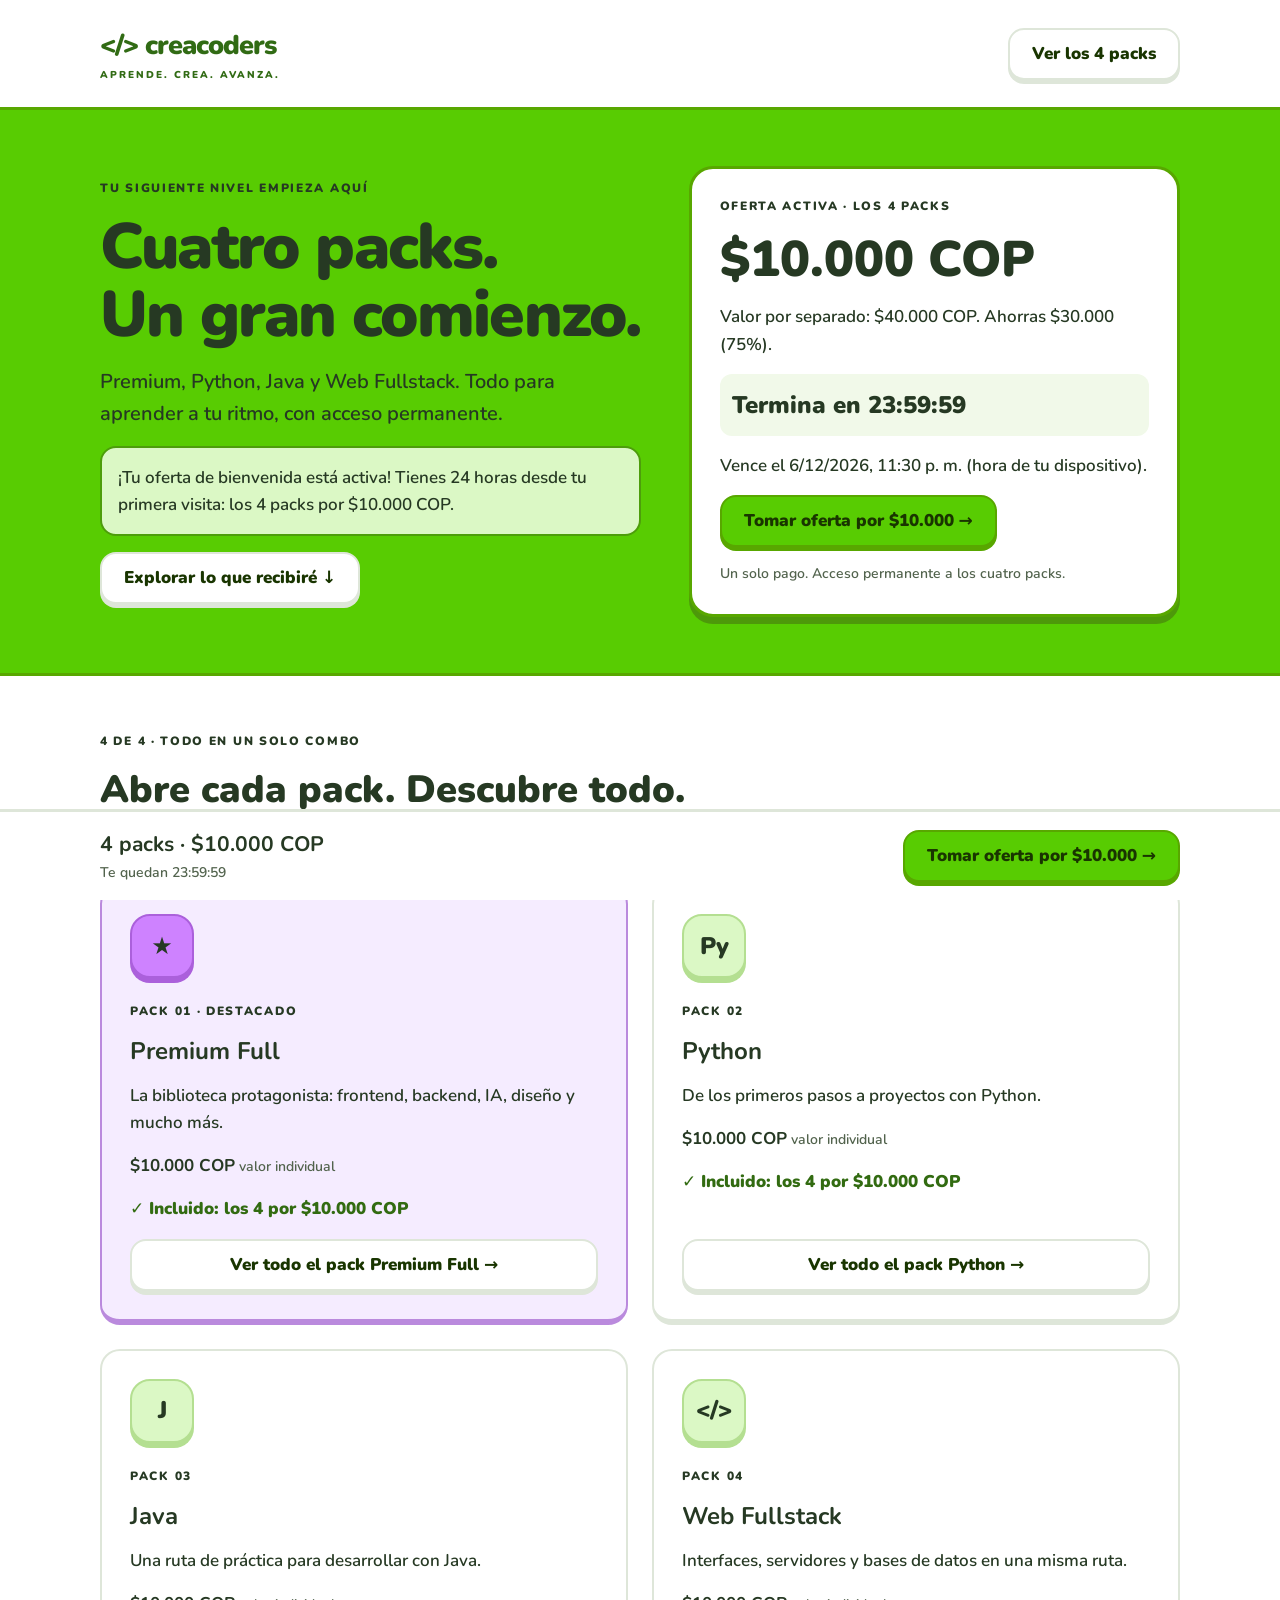
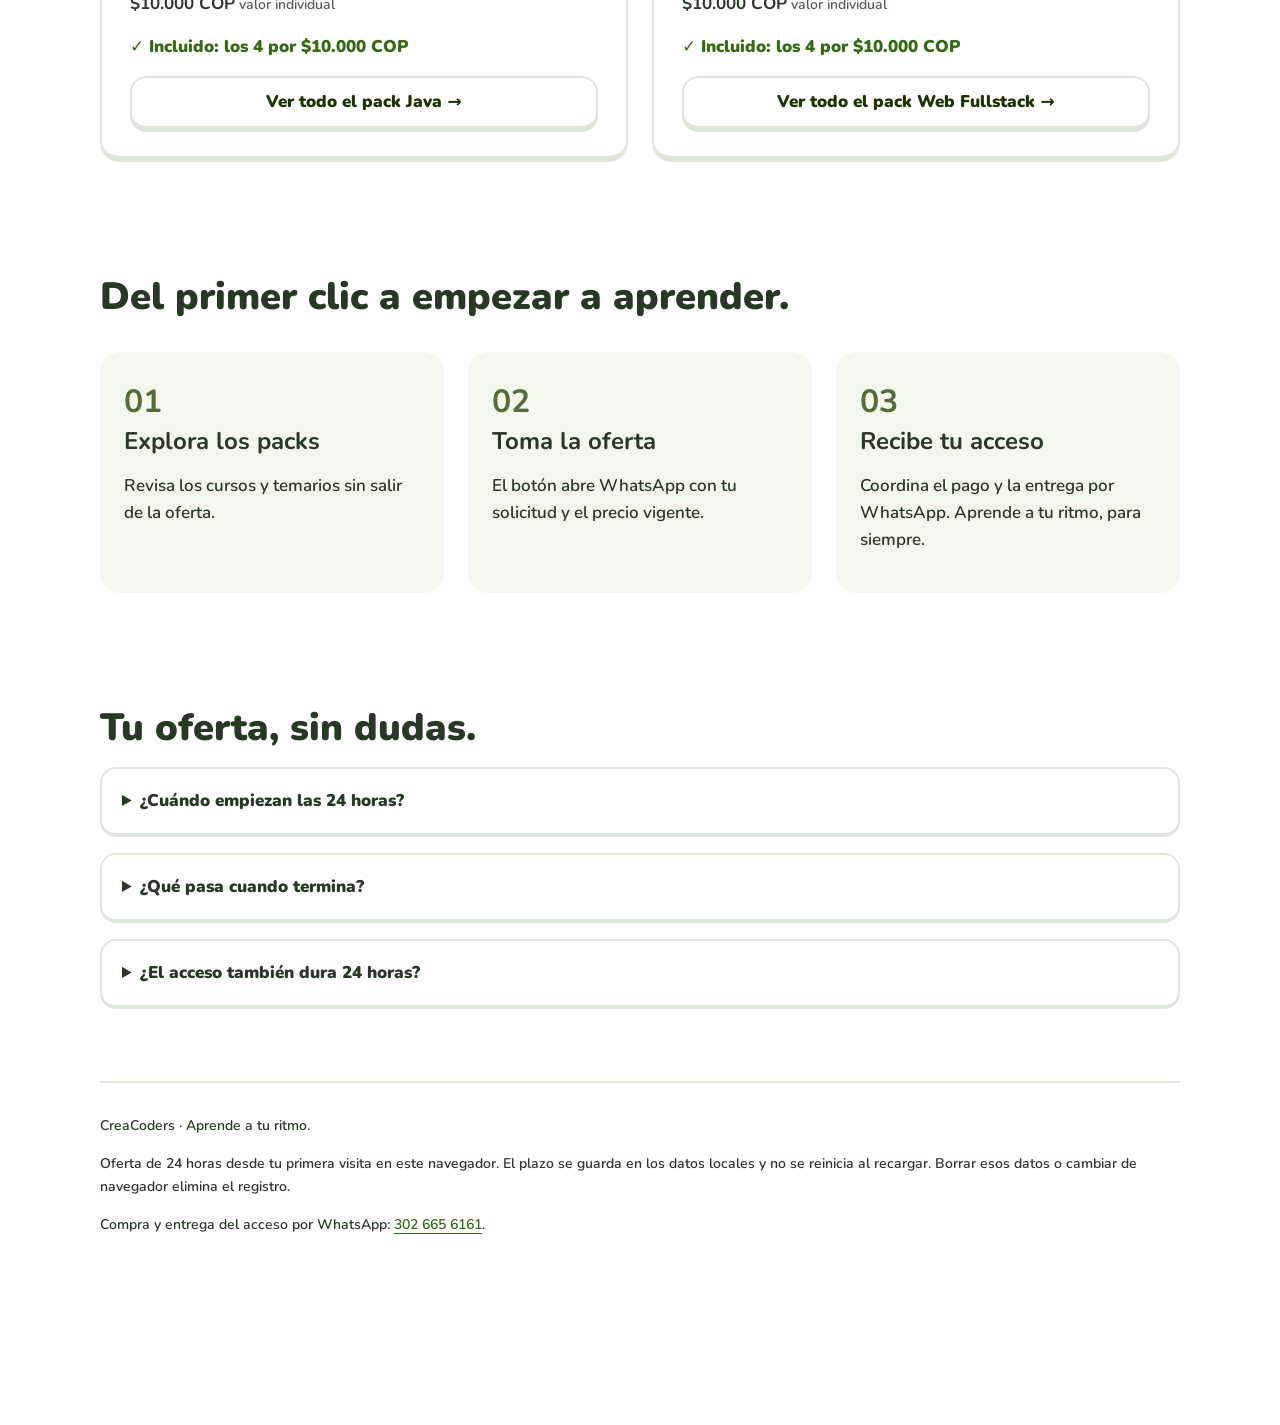
==== index.html @ 62e16d84 "feat: add 24-hour four-pack offer and accessible course catalog" ====
<!doctype html>
<html lang="es">
<head>
<meta charset="utf-8">
<meta name="viewport" content="width=device-width,initial-scale=1">
<title>Los 4 packs · Oferta de bienvenida | CreaCoders</title>
<meta name="description" content="Explora los cuatro packs de CreaCoders: Premium, Python, Java y Web Fullstack. Acceso permanente y compra por WhatsApp.">
<link rel="stylesheet" href="css/index.css">
<script defer src="js/offer.js">
</script>
</head>
<body data-pack="">
<a class="skip" href="#contenido">Saltar al contenido</a>
<header class="nav wrap">
<a class="brand" href="index.html">&lt;/&gt; creacoders<span>APRENDE. CREA. AVANZA.</span>
</a>
<a class="button secondary" href="index.html#packs">Ver los 4 packs</a>
</header>
<main id="contenido">
<section class="hero">
<div class="wrap hero-grid">
<div>
<p class="eyebrow">TU SIGUIENTE NIVEL EMPIEZA AQUÍ</p>
<h1>Cuatro packs.<br>Un gran comienzo.</h1>
<p class="lead">Premium, Python, Java y Web Fullstack. Todo para aprender a tu ritmo, con acceso permanente.</p>
<p class="activation" data-activation>Tu oferta de bienvenida se comprueba al abrir esta página.</p>
<a class="button secondary" href="#packs">Explorar lo que recibiré ↓</a>
</div>
<section class="offer" aria-label="Precio de los cuatro packs">
<p class="eyebrow" data-offer-title>LOS 4 PACKS · ACCESO PERMANENTE</p>
<p class="price" data-price>$40.000 <small>COP</small>
</p>
<p data-saving>Precio normal: $10.000 por pack.</p>
<p class="timer" role="timer" aria-label="Tiempo restante de la oferta" data-timer>Comprobando oferta…</p>
<p data-deadline>
</p>
<a class="button" data-buy href="https://wa.me/573026656161">Consultar los 4 packs por WhatsApp →</a>
<p class="fine">Un solo pago. Acceso permanente a los cuatro packs.</p>
</section>
</div>
</section>
<section class="wrap section" id="packs">
<p class="eyebrow">4 DE 4 · TODO EN UN SOLO COMBO</p>
<h2>Abre cada pack. Descubre todo.</h2>
<p>Conoce el contenido antes de comprar. Cada pack cuesta $10.000 por separado: el valor normal de los cuatro es $40.000 COP.</p>
<div class="packs">
<article class="pack premium">
<span class="icon">★</span>
<p class="eyebrow">PACK 01 · DESTACADO</p>
<h3>Premium Full</h3>
<p>La biblioteca protagonista: frontend, backend, IA, diseño y mucho más.</p>
<p>
<strong>$10.000 COP</strong> <span class="muted">valor individual</span>
</p>
<p class="included" data-included>Disponible por separado</p>
<a class="button secondary" href="pack/premium/Pack-Premium.html">Ver todo el pack Premium Full →</a>
</article>
<article class="pack ">
<span class="icon">Py</span>
<p class="eyebrow">PACK 02</p>
<h3>Python</h3>
<p>De los primeros pasos a proyectos con Python.</p>
<p>
<strong>$10.000 COP</strong> <span class="muted">valor individual</span>
</p>
<p class="included" data-included>Disponible por separado</p>
<a class="button secondary" href="pack/python/Python.html">Ver todo el pack Python →</a>
</article>
<article class="pack ">
<span class="icon">J</span>
<p class="eyebrow">PACK 03</p>
<h3>Java</h3>
<p>Una ruta de práctica para desarrollar con Java.</p>
<p>
<strong>$10.000 COP</strong> <span class="muted">valor individual</span>
</p>
<p class="included" data-included>Disponible por separado</p>
<a class="button secondary" href="pack/java/Java.html">Ver todo el pack Java →</a>
</article>
<article class="pack ">
<span class="icon">&lt;/&gt;</span>
<p class="eyebrow">PACK 04</p>
<h3>Web Fullstack</h3>
<p>Interfaces, servidores y bases de datos en una misma ruta.</p>
<p>
<strong>$10.000 COP</strong> <span class="muted">valor individual</span>
</p>
<p class="included" data-included>Disponible por separado</p>
<a class="button secondary" href="pack/desarrollo-web/Desarrollo-Web.html">Ver todo el pack Web Fullstack →</a>
</article>
</div>
</section>
<section class="wrap section">
<h2>Del primer clic a empezar a aprender.</h2>
<div class="steps">
<article>
<b>01</b>
<h3>Explora los packs</h3>
<p>Revisa los cursos y temarios sin salir de la oferta.</p>
</article>
<article>
<b>02</b>
<h3>Toma la oferta</h3>
<p>El botón abre WhatsApp con tu solicitud y el precio vigente.</p>
</article>
<article>
<b>03</b>
<h3>Recibe tu acceso</h3>
<p>Coordina el pago y la entrega por WhatsApp. Aprende a tu ritmo, para siempre.</p>
</article>
</div>
</section>
<section class="wrap section">
<h2>Tu oferta, sin dudas.</h2>
<details>
<summary>¿Cuándo empiezan las 24 horas?</summary>
<p>Al entrar por primera vez desde este navegador. El contador sigue aunque cierres la página.</p>
</details>
<details>
<summary>¿Qué pasa cuando termina?</summary>
<p>Cada pack vuelve a $10.000 COP. Los cuatro cuestan $40.000 COP en total.</p>
</details>
<details>
<summary>¿El acceso también dura 24 horas?</summary>
<p>No. Las 24 horas corresponden al descuento. Tu compra incluye acceso permanente a los cuatro packs.</p>
</details>
</section>
</main>
<footer class="wrap">
<p>CreaCoders · Aprende a tu ritmo.</p>
<p>Oferta de 24 horas desde tu primera visita en este navegador. El plazo se guarda en los datos locales y no se reinicia al recargar. Borrar esos datos o cambiar de navegador elimina el registro.</p>
<p>Compra y entrega del acceso por WhatsApp: <a href="https://wa.me/573026656161">302 665 6161</a>.</p>
</footer>
<aside class="sticky" aria-label="Comprar por WhatsApp">
<div>
<strong data-sticky-price>4 packs · $40.000</strong>
<small data-sticky-note>Acceso permanente</small>
</div>
<a class="button" data-buy href="https://wa.me/573026656161">Consultar packs →</a>
</aside>
<noscript>
<p class="wrap">Activa JavaScript para comprobar la oferta de primera visita. Puedes consultar los precios por WhatsApp.</p>
</noscript>
</body>
</html>
---- css/index.css ----
@import url('https://fonts.googleapis.com/css2?family=Nunito:wght@500;600;700;800;900&display=swap');
:root{--green:#58cc02;--deep:#58a700;--ink:#263923;--muted:#52634d;--line:#dee6d9}
*{box-sizing:border-box}
html{scroll-behavior:smooth;scroll-padding-top:24px}
body{margin:0;padding-bottom:140px;background:#fff;color:var(--ink);font:600 17px/1.6 'Nunito',system-ui,sans-serif}
a{color:#316b14;text-underline-offset:4px}
h1,h2,h3,p{margin:0 0 16px}
h1{font-size:clamp(40px,5vw,64px);line-height:1.06;font-weight:900;letter-spacing:-1.8px}
h2{font-size:clamp(28px,3vw,38px);line-height:1.2;font-weight:900}
h3{font-size:24px;line-height:1.2}
.wrap{width:min(1080px,calc(100% - 40px));margin:auto}
.nav{display:flex;justify-content:space-between;align-items:center;gap:16px;padding-block:24px}
.brand{text-decoration:none;font-size:27px;font-weight:900;letter-spacing:-1px}
.brand span{display:block;font-size:10px;letter-spacing:2px}
.button{display:inline-flex;justify-content:center;align-items:center;min-height:52px;padding:13px 22px;background:var(--green);border:2px solid var(--deep);border-radius:16px;box-shadow:0 4px 0 var(--deep);color:#193500;text-decoration:none;text-align:center;font-weight:900;line-height:1.3;transition:transform .18s,background .18s}
.button:hover{background:#89e219}
.button:active{transform:translateY(4px);box-shadow:none}
.secondary{background:#fff;border-color:var(--line);box-shadow:0 4px 0 var(--line)}
.secondary:hover{background:#f0f9e9}
.hero{background:var(--green);border-block:3px solid var(--deep);padding:56px 0}
.hero-grid{display:grid;grid-template-columns:1.1fr 1fr;gap:48px;align-items:center}
.eyebrow{font-size:12px;letter-spacing:1.7px;font-weight:900}
.lead{font-size:20px}
.activation{background:#dbf8c5;border:2px solid #4d9d0b;border-radius:16px;padding:16px}
.offer{background:#fff;border:3px solid var(--deep);border-radius:24px;padding:28px;box-shadow:0 7px 0 #4d990a}
.offer .price{font-size:clamp(36px,4vw,50px);font-weight:900;line-height:1.1}
.price small{font-size:18px}
.timer{font-size:24px;font-weight:900;font-variant-numeric:tabular-nums;background:#f1f9e9;border-radius:12px;padding:12px}
.fine,.muted,small{font-size:14px;color:var(--muted)}
.fine{margin:16px 0 0}
.section{padding-block:56px}
.packs{display:grid;grid-template-columns:repeat(2,minmax(0,1fr));gap:24px;margin-top:28px}
.pack{border:2px solid var(--line);border-bottom-width:6px;border-radius:20px;padding:28px;display:flex;flex-direction:column;align-items:flex-start}
.pack .button{margin-top:auto;width:100%}
.pack.premium{background:#f5ecff;border-color:#ba8add}
.icon{display:grid;place-items:center;background:#dbf8c5;border:2px solid #b4df91;box-shadow:0 5px 0 #b4df91;border-radius:20px;width:64px;height:64px;font-weight:900;font-size:24px;margin-bottom:24px}
.premium .icon{background:#ce82ff;border-color:#ab60db;box-shadow:0 5px 0 #ab60db}
.included{color:#326b11;font-weight:900}
.steps{display:grid;grid-template-columns:repeat(3,1fr);gap:24px;margin-top:32px}
.steps b{font-size:32px;color:#526d39}
.steps article{background:#f2f9ec;border-radius:20px;padding:24px}
details{border:2px solid var(--line);border-bottom-width:4px;border-radius:16px;margin-block:16px;padding:0 20px}
summary{min-height:64px;padding:18px 0;font-weight:900;cursor:pointer}
details p{padding-bottom:16px}
li{padding:12px 8px;border-top:2px solid #edf0e9}
li small{display:block}
ol{padding-left:28px}
.search-label{display:block;font-weight:900;margin-top:24px}
input{display:block;width:100%;border:2px solid var(--line);border-radius:12px;padding:16px;font:inherit;margin-top:8px}
.sticky{position:fixed;bottom:0;left:0;right:0;background:#fff;border-top:3px solid var(--line);padding:16px max(20px,calc((100vw - 1080px)/2));padding-bottom:max(16px,env(safe-area-inset-bottom));display:flex;align-items:center;justify-content:space-between;gap:20px;z-index:20}
.sticky strong,.sticky small{display:block}
.sticky strong{font-size:21px}
.sticky small{font-variant-numeric:tabular-nums}
footer{border-top:2px solid var(--line);padding-block:32px;font-size:14px}
.skip{position:absolute;top:-100px;background:#fff;padding:16px;z-index:100}
.skip:focus{top:0}
:focus-visible{outline:3px solid #005fcc;outline-offset:5px}
[hidden]{display:none!important}
@media(max-width:700px){.hero-grid,.steps,.packs{grid-template-columns:1fr}
.hero{padding:32px 0}
.hero-grid{gap:24px}
.nav{padding-block:18px}
.brand{font-size:21px}
.brand span{font-size:8px}
.nav .button{font-size:13px;padding:10px}
.section{padding-block:36px}
.offer,.pack{padding:24px}
.sticky{gap:8px;flex-wrap:wrap}
.sticky>div{display:flex;justify-content:space-between;align-items:center;width:100%;gap:10px}
.sticky strong{font-size:16px}
.sticky small{font-size:12px}
.sticky .button{width:100%}
body{padding-bottom:160px}
}
@media(prefers-reduced-motion:reduce){html{scroll-behavior:auto}
*{transition:none!important}
}
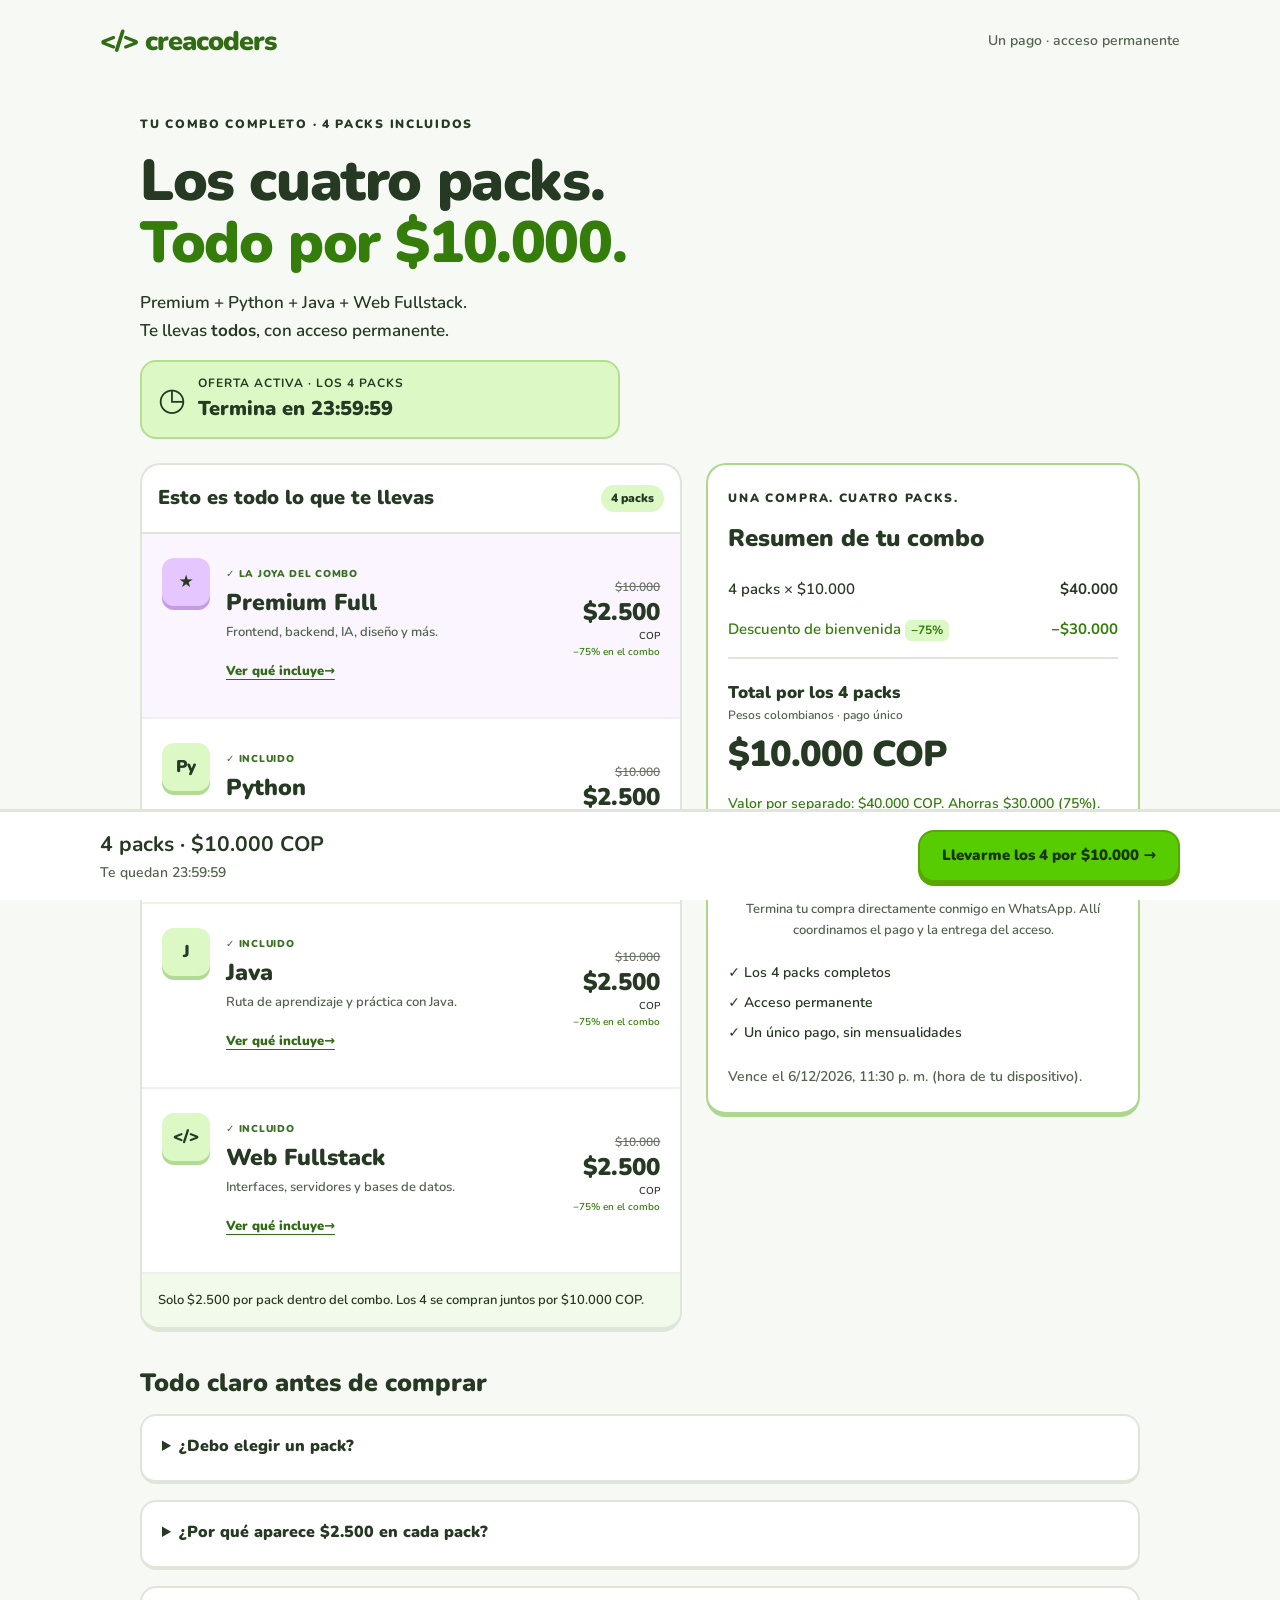
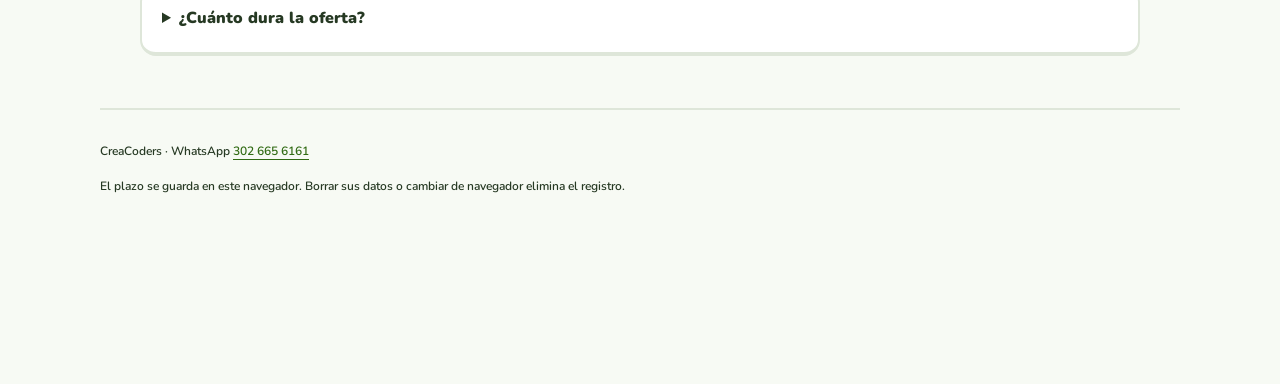
==== commit 3aff8110: "feat: focus mobile landing on discounted four-pack checkout" ====
--- a/index.html
+++ b/index.html
@@ -9,137 +9,156 @@
 <script defer src="js/offer.js">
 </script>
 </head>
-<body data-pack="">
+<body class="cart-page">
 <a class="skip" href="#contenido">Saltar al contenido</a>
-<header class="nav wrap">
-<a class="brand" href="index.html">&lt;/&gt; creacoders<span>APRENDE. CREA. AVANZA.</span>
-</a>
-<a class="button secondary" href="index.html#packs">Ver los 4 packs</a>
+<header class="wrap cart-nav">
+<a class="brand" href="index.html">&lt;/&gt; creacoders</a>
+<span>Un pago · acceso permanente</span>
 </header>
-<main id="contenido">
-<section class="hero">
-<div class="wrap hero-grid">
+<main id="contenido" class="wrap checkout">
+<section class="cart-heading">
+<p class="eyebrow">TU COMBO COMPLETO · 4 PACKS INCLUIDOS</p>
+<h1>Los cuatro packs.<br>
+<span data-cart-headline>Un solo pago.</span>
+</h1>
+<p>Premium + Python + Java + Web Fullstack.<br>Te llevas <strong>todos</strong>, con acceso permanente.</p>
+<div class="cart-banner">
+<span aria-hidden="true">◷</span>
 <div>
-<p class="eyebrow">TU SIGUIENTE NIVEL EMPIEZA AQUÍ</p>
-<h1>Cuatro packs.<br>Un gran comienzo.</h1>
-<p class="lead">Premium, Python, Java y Web Fullstack. Todo para aprender a tu ritmo, con acceso permanente.</p>
-<p class="activation" data-activation>Tu oferta de bienvenida se comprueba al abrir esta página.</p>
-<a class="button secondary" href="#packs">Explorar lo que recibiré ↓</a>
+<strong data-offer-title>COMPROBANDO TU OFERTA</strong>
+<span data-timer role="timer" aria-label="Tiempo restante de la oferta">Un momento…</span>
 </div>
-<section class="offer" aria-label="Precio de los cuatro packs">
-<p class="eyebrow" data-offer-title>LOS 4 PACKS · ACCESO PERMANENTE</p>
-<p class="price" data-price>$40.000 <small>COP</small>
+</div>
+</section>
+<div class="checkout-grid">
+<section class="cart-panel" id="packs" aria-labelledby="cart-title">
+<div class="panel-heading">
+<h2 id="cart-title">Esto es todo lo que te llevas</h2>
+<span class="count-pill">4 packs</span>
+</div>
+<article class="cart-item">
+<span class="cart-icon" aria-hidden="true">★</span>
+<div class="cart-description">
+<span class="item-label">✓ LA JOYA DEL COMBO</span>
+<h2>Premium Full</h2>
+<p>Frontend, backend, IA, diseño y más.</p>
+<a href="pack/premium/Pack-Premium.html">Ver qué incluye <span class="sr-only">Premium Full</span> →</a>
+</div>
+<div class="item-price">
+<del data-item-original hidden>$10.000</del>
+<strong data-item-price>$10.000</strong>
+<span>COP</span>
+<small data-item-discount>Precio normal</small>
+</div>
+</article>
+<article class="cart-item">
+<span class="cart-icon" aria-hidden="true">Py</span>
+<div class="cart-description">
+<span class="item-label">✓ INCLUIDO</span>
+<h2>Python</h2>
+<p>De los primeros pasos a proyectos con Python.</p>
+<a href="pack/python/Python.html">Ver qué incluye <span class="sr-only">Python</span> →</a>
+</div>
+<div class="item-price">
+<del data-item-original hidden>$10.000</del>
+<strong data-item-price>$10.000</strong>
+<span>COP</span>
+<small data-item-discount>Precio normal</small>
+</div>
+</article>
+<article class="cart-item">
+<span class="cart-icon" aria-hidden="true">J</span>
+<div class="cart-description">
+<span class="item-label">✓ INCLUIDO</span>
+<h2>Java</h2>
+<p>Ruta de aprendizaje y práctica con Java.</p>
+<a href="pack/java/Java.html">Ver qué incluye <span class="sr-only">Java</span> →</a>
+</div>
+<div class="item-price">
+<del data-item-original hidden>$10.000</del>
+<strong data-item-price>$10.000</strong>
+<span>COP</span>
+<small data-item-discount>Precio normal</small>
+</div>
+</article>
+<article class="cart-item">
+<span class="cart-icon" aria-hidden="true">&lt;/&gt;</span>
+<div class="cart-description">
+<span class="item-label">✓ INCLUIDO</span>
+<h2>Web Fullstack</h2>
+<p>Interfaces, servidores y bases de datos.</p>
+<a href="pack/desarrollo-web/Desarrollo-Web.html">Ver qué incluye <span class="sr-only">Web Fullstack</span> →</a>
+</div>
+<div class="item-price">
+<del data-item-original hidden>$10.000</del>
+<strong data-item-price>$10.000</strong>
+<span>COP</span>
+<small data-item-discount>Precio normal</small>
+</div>
+</article>
+<p class="cart-footnote" data-allocation>Los cuatro packs forman un único combo.</p>
+</section>
+<section class="order-summary" aria-labelledby="summary-title">
+<p class="eyebrow">UNA COMPRA. CUATRO PACKS.</p>
+<h2 id="summary-title">Resumen de tu combo</h2>
+<div class="summary-line">
+<span>4 packs × $10.000</span>
+<strong>$40.000</strong>
+</div>
+<div class="summary-line discount-line" data-discount-row hidden>
+<span>Descuento de bienvenida <b>−75%</b>
+</span>
+<strong>−$30.000</strong>
+</div>
+<div class="total-line">
+<div>
+<span>Total por los 4 packs</span>
+<small>Pesos colombianos · pago único</small>
+</div>
+<strong data-price>$40.000 COP</strong>
+</div>
+<p class="saving-note" data-saving>Acceso permanente a los cuatro packs.</p>
+<a class="button" data-buy href="https://wa.me/573026656161">Comprar combo por WhatsApp →</a>
+<p class="checkout-help">Termina tu compra directamente conmigo en WhatsApp. Allí coordinamos el pago y la entrega del acceso.</p>
+<ul class="benefits">
+<li>✓ Los 4 packs completos</li>
+<li>✓ Acceso permanente</li>
+<li>✓ Un único pago, sin mensualidades</li>
+</ul>
+<p class="fine" data-deadline>
 </p>
-<p data-saving>Precio normal: $10.000 por pack.</p>
-<p class="timer" role="timer" aria-label="Tiempo restante de la oferta" data-timer>Comprobando oferta…</p>
-<p data-deadline>
-</p>
-<a class="button" data-buy href="https://wa.me/573026656161">Consultar los 4 packs por WhatsApp →</a>
-<p class="fine">Un solo pago. Acceso permanente a los cuatro packs.</p>
 </section>
 </div>
-</section>
-<section class="wrap section" id="packs">
-<p class="eyebrow">4 DE 4 · TODO EN UN SOLO COMBO</p>
-<h2>Abre cada pack. Descubre todo.</h2>
-<p>Conoce el contenido antes de comprar. Cada pack cuesta $10.000 por separado: el valor normal de los cuatro es $40.000 COP.</p>
-<div class="packs">
-<article class="pack premium">
-<span class="icon">★</span>
-<p class="eyebrow">PACK 01 · DESTACADO</p>
-<h3>Premium Full</h3>
-<p>La biblioteca protagonista: frontend, backend, IA, diseño y mucho más.</p>
-<p>
-<strong>$10.000 COP</strong> <span class="muted">valor individual</span>
-</p>
-<p class="included" data-included>Disponible por separado</p>
-<a class="button secondary" href="pack/premium/Pack-Premium.html">Ver todo el pack Premium Full →</a>
-</article>
-<article class="pack ">
-<span class="icon">Py</span>
-<p class="eyebrow">PACK 02</p>
-<h3>Python</h3>
-<p>De los primeros pasos a proyectos con Python.</p>
-<p>
-<strong>$10.000 COP</strong> <span class="muted">valor individual</span>
-</p>
-<p class="included" data-included>Disponible por separado</p>
-<a class="button secondary" href="pack/python/Python.html">Ver todo el pack Python →</a>
-</article>
-<article class="pack ">
-<span class="icon">J</span>
-<p class="eyebrow">PACK 03</p>
-<h3>Java</h3>
-<p>Una ruta de práctica para desarrollar con Java.</p>
-<p>
-<strong>$10.000 COP</strong> <span class="muted">valor individual</span>
-</p>
-<p class="included" data-included>Disponible por separado</p>
-<a class="button secondary" href="pack/java/Java.html">Ver todo el pack Java →</a>
-</article>
-<article class="pack ">
-<span class="icon">&lt;/&gt;</span>
-<p class="eyebrow">PACK 04</p>
-<h3>Web Fullstack</h3>
-<p>Interfaces, servidores y bases de datos en una misma ruta.</p>
-<p>
-<strong>$10.000 COP</strong> <span class="muted">valor individual</span>
-</p>
-<p class="included" data-included>Disponible por separado</p>
-<a class="button secondary" href="pack/desarrollo-web/Desarrollo-Web.html">Ver todo el pack Web Fullstack →</a>
-</article>
-</div>
-</section>
-<section class="wrap section">
-<h2>Del primer clic a empezar a aprender.</h2>
-<div class="steps">
-<article>
-<b>01</b>
-<h3>Explora los packs</h3>
-<p>Revisa los cursos y temarios sin salir de la oferta.</p>
-</article>
-<article>
-<b>02</b>
-<h3>Toma la oferta</h3>
-<p>El botón abre WhatsApp con tu solicitud y el precio vigente.</p>
-</article>
-<article>
-<b>03</b>
-<h3>Recibe tu acceso</h3>
-<p>Coordina el pago y la entrega por WhatsApp. Aprende a tu ritmo, para siempre.</p>
-</article>
-</div>
-</section>
-<section class="wrap section">
-<h2>Tu oferta, sin dudas.</h2>
+<section class="cart-questions">
+<h2>Todo claro antes de comprar</h2>
 <details>
-<summary>¿Cuándo empiezan las 24 horas?</summary>
-<p>Al entrar por primera vez desde este navegador. El contador sigue aunque cierres la página.</p>
+<summary>¿Debo elegir un pack?</summary>
+<p>No. El combo incluye los cuatro: Premium Full, Python, Java y Web Fullstack. Los enlaces de cada pack solo te permiten consultar su contenido.</p>
 </details>
 <details>
-<summary>¿Qué pasa cuando termina?</summary>
-<p>Cada pack vuelve a $10.000 COP. Los cuatro cuestan $40.000 COP en total.</p>
+<summary>¿Por qué aparece $2.500 en cada pack?</summary>
+<p>Durante la oferta, repartimos el total de $10.000 entre los cuatro packs: $2.500 por pack, un descuento del 75% respecto a su valor normal. La compra es del combo completo.</p>
 </details>
 <details>
-<summary>¿El acceso también dura 24 horas?</summary>
-<p>No. Las 24 horas corresponden al descuento. Tu compra incluye acceso permanente a los cuatro packs.</p>
+<summary>¿Cuánto dura la oferta?</summary>
+<p>24 horas desde tu primera visita en este navegador. No se reinicia al recargar. Cuando termina, el combo vuelve a $40.000 COP: $10.000 por pack. El acceso que compras es permanente.</p>
 </details>
 </section>
 </main>
 <footer class="wrap">
-<p>CreaCoders · Aprende a tu ritmo.</p>
-<p>Oferta de 24 horas desde tu primera visita en este navegador. El plazo se guarda en los datos locales y no se reinicia al recargar. Borrar esos datos o cambiar de navegador elimina el registro.</p>
-<p>Compra y entrega del acceso por WhatsApp: <a href="https://wa.me/573026656161">302 665 6161</a>.</p>
+<p>CreaCoders · WhatsApp <a href="https://wa.me/573026656161">302 665 6161</a>
+</p>
+<p>El plazo se guarda en este navegador. Borrar sus datos o cambiar de navegador elimina el registro.</p>
 </footer>
-<aside class="sticky" aria-label="Comprar por WhatsApp">
+<aside class="sticky" aria-label="Comprar el combo completo">
 <div>
-<strong data-sticky-price>4 packs · $40.000</strong>
+<strong data-sticky-price>4 packs · $40.000 COP</strong>
 <small data-sticky-note>Acceso permanente</small>
 </div>
-<a class="button" data-buy href="https://wa.me/573026656161">Consultar packs →</a>
+<a class="button" data-buy href="https://wa.me/573026656161">Comprar combo por WhatsApp →</a>
 </aside>
 <noscript>
-<p class="wrap">Activa JavaScript para comprobar la oferta de primera visita. Puedes consultar los precios por WhatsApp.</p>
+<p class="wrap">Activa JavaScript para comprobar tu descuento de bienvenida o consulta el combo por WhatsApp.</p>
 </noscript>
 </body>
 </html>
--- a/css/index.css
+++ b/css/index.css
@@ -76,3 +76,8 @@
 *{transition:none!important}
 }
 
+/* Mobile-first bundle checkout */
+.sr-only{position:absolute;width:1px;height:1px;padding:0;margin:-1px;overflow:hidden;clip:rect(0,0,0,0);white-space:nowrap;border:0}
+.cart-page{background:#f7faf4}.cart-nav{display:flex;align-items:center;justify-content:space-between;gap:12px;padding-block:20px}.cart-nav>span{font-size:12px;text-align:right;max-width:130px;color:var(--muted)}.checkout{max-width:1000px}.cart-heading{padding:20px 0 24px}.cart-heading h1{font-size:clamp(36px,7vw,58px);letter-spacing:-1.4px}.cart-heading h1 span{color:#347d0b}.cart-heading>p:not(.eyebrow){font-size:17px}.cart-banner{display:flex;gap:12px;align-items:center;background:#dbf8c5;border:2px solid #b3df90;border-radius:16px;padding:12px 16px;max-width:480px}.cart-banner>span{font-size:32px}.cart-banner strong,.cart-banner div>span{display:block}.cart-banner strong{font-size:12px;letter-spacing:1px}.cart-banner div>span{font-size:20px;font-weight:900;font-variant-numeric:tabular-nums}.checkout-grid{display:grid;gap:20px;align-items:start}.cart-panel,.order-summary{background:#fff;border:2px solid var(--line);border-bottom-width:5px;border-radius:20px;overflow:hidden}.panel-heading{padding:20px 16px;display:flex;justify-content:space-between;align-items:center;gap:8px;border-bottom:2px solid var(--line)}.panel-heading h2{font-size:20px;margin:0}.count-pill{white-space:nowrap;border-radius:999px;background:#dbf8c5;padding:4px 10px;font-size:12px;font-weight:900}.cart-item{display:grid;grid-template-columns:40px minmax(0,1fr) auto;gap:10px;padding:20px 14px;border-bottom:2px solid #edf1e9}.cart-item:first-of-type{background:#faf5ff}.cart-icon{width:40px;height:44px;display:grid;place-items:center;border-radius:12px;background:#dbf8c5;box-shadow:0 4px 0 #b1db94;font-size:17px;font-weight:900}.cart-item:first-of-type .cart-icon{background:#e5c6ff;box-shadow:0 4px 0 #c59ce4}.item-label{font-size:10px;letter-spacing:.7px;font-weight:900;color:#3b7023}.cart-description h2{font-size:20px;margin:4px 0 6px}.cart-description p{font-size:13px;line-height:1.4;margin-bottom:8px;color:var(--muted)}.cart-description a{display:inline-flex;align-items:center;min-height:44px;font-size:13px;font-weight:900}.item-price{text-align:right;padding-top:20px}.item-price del{display:block;font-size:12px;color:#697364}.item-price strong{display:block;font-size:20px;font-weight:900;line-height:1.3}.item-price>span{display:block;font-size:10px}.item-price small{display:block;font-size:10px;color:#347d0b;max-width:90px}.cart-footnote{padding:16px;font-size:13px;margin:0;background:#f2faeb}.order-summary{padding:24px 20px;border-color:#add68f}.order-summary h2{font-size:24px;margin-bottom:24px}.summary-line{display:flex;justify-content:space-between;gap:12px;margin-block:16px;font-size:15px}.discount-line{color:#347d0b}.discount-line b{display:inline-block;background:#dbf8c5;border-radius:6px;padding:1px 6px;font-size:12px}.total-line{display:flex;flex-direction:column;gap:8px;border-top:2px solid var(--line);padding-top:20px}.total-line span{font-weight:900}.total-line small{display:block;font-size:12px}.total-line>strong{font-size:36px;line-height:1.2;font-weight:900;letter-spacing:-1px}.saving-note{font-size:14px;margin-top:16px;color:#347d0b}.order-summary .button{width:100%}.checkout-help{font-size:13px;color:var(--muted);text-align:center;margin-top:16px}.benefits{list-style:none;padding:0}.benefits li{border:0;padding:4px 0;font-size:14px}.cart-questions{padding-block:36px}.cart-questions h2{font-size:25px}.cart-questions details{background:#fff}.cart-questions summary{font-size:16px}.cart-questions details p{font-size:14px}.cart-page .sticky{background:#fff}.cart-page .sticky .button{font-size:15px}.cart-page footer{font-size:12px}@media(min-width:800px){.checkout-grid{grid-template-columns:minmax(0,1.25fr) minmax(0,1fr);gap:24px}.order-summary{position:sticky;top:20px}.cart-heading{padding-top:32px}.cart-item{padding:24px 20px;gap:16px;grid-template-columns:48px minmax(0,1fr) auto}.cart-icon{width:48px;height:48px}.item-price strong{font-size:24px}.cart-description h2{font-size:23px}.cart-nav>span{max-width:none;font-size:14px}}@media(max-width:359px){.cart-page .wrap{width:calc(100% - 24px)}.cart-item{grid-template-columns:32px minmax(0,1fr) auto;gap:8px;padding-inline:10px}.cart-icon{width:32px}.cart-description h2{font-size:18px}.item-price strong{font-size:18px}.item-price small{font-size:9px}.cart-page .sticky strong{font-size:14px}}
+.summary-line>strong{white-space:nowrap;flex-shrink:0}.discount-line>span{min-width:0}
+@media(max-width:700px){.cart-heading{padding:8px 0 18px}.cart-heading .eyebrow{font-size:10px;margin-bottom:10px}.cart-heading h1{font-size:36px;margin-bottom:12px}.cart-heading>p:not(.eyebrow){font-size:15px;margin-bottom:12px}.cart-banner{padding:8px 12px}.cart-banner div>span{font-size:18px}.panel-heading{padding:14px}.panel-heading h2{font-size:18px}.cart-item{padding-block:12px}.cart-description p{display:none}.cart-description h2{margin:2px 0;font-size:19px}.cart-description a{min-height:36px}.item-price{padding-top:4px}.cart-icon{margin-top:10px}.item-label{font-size:9px}}
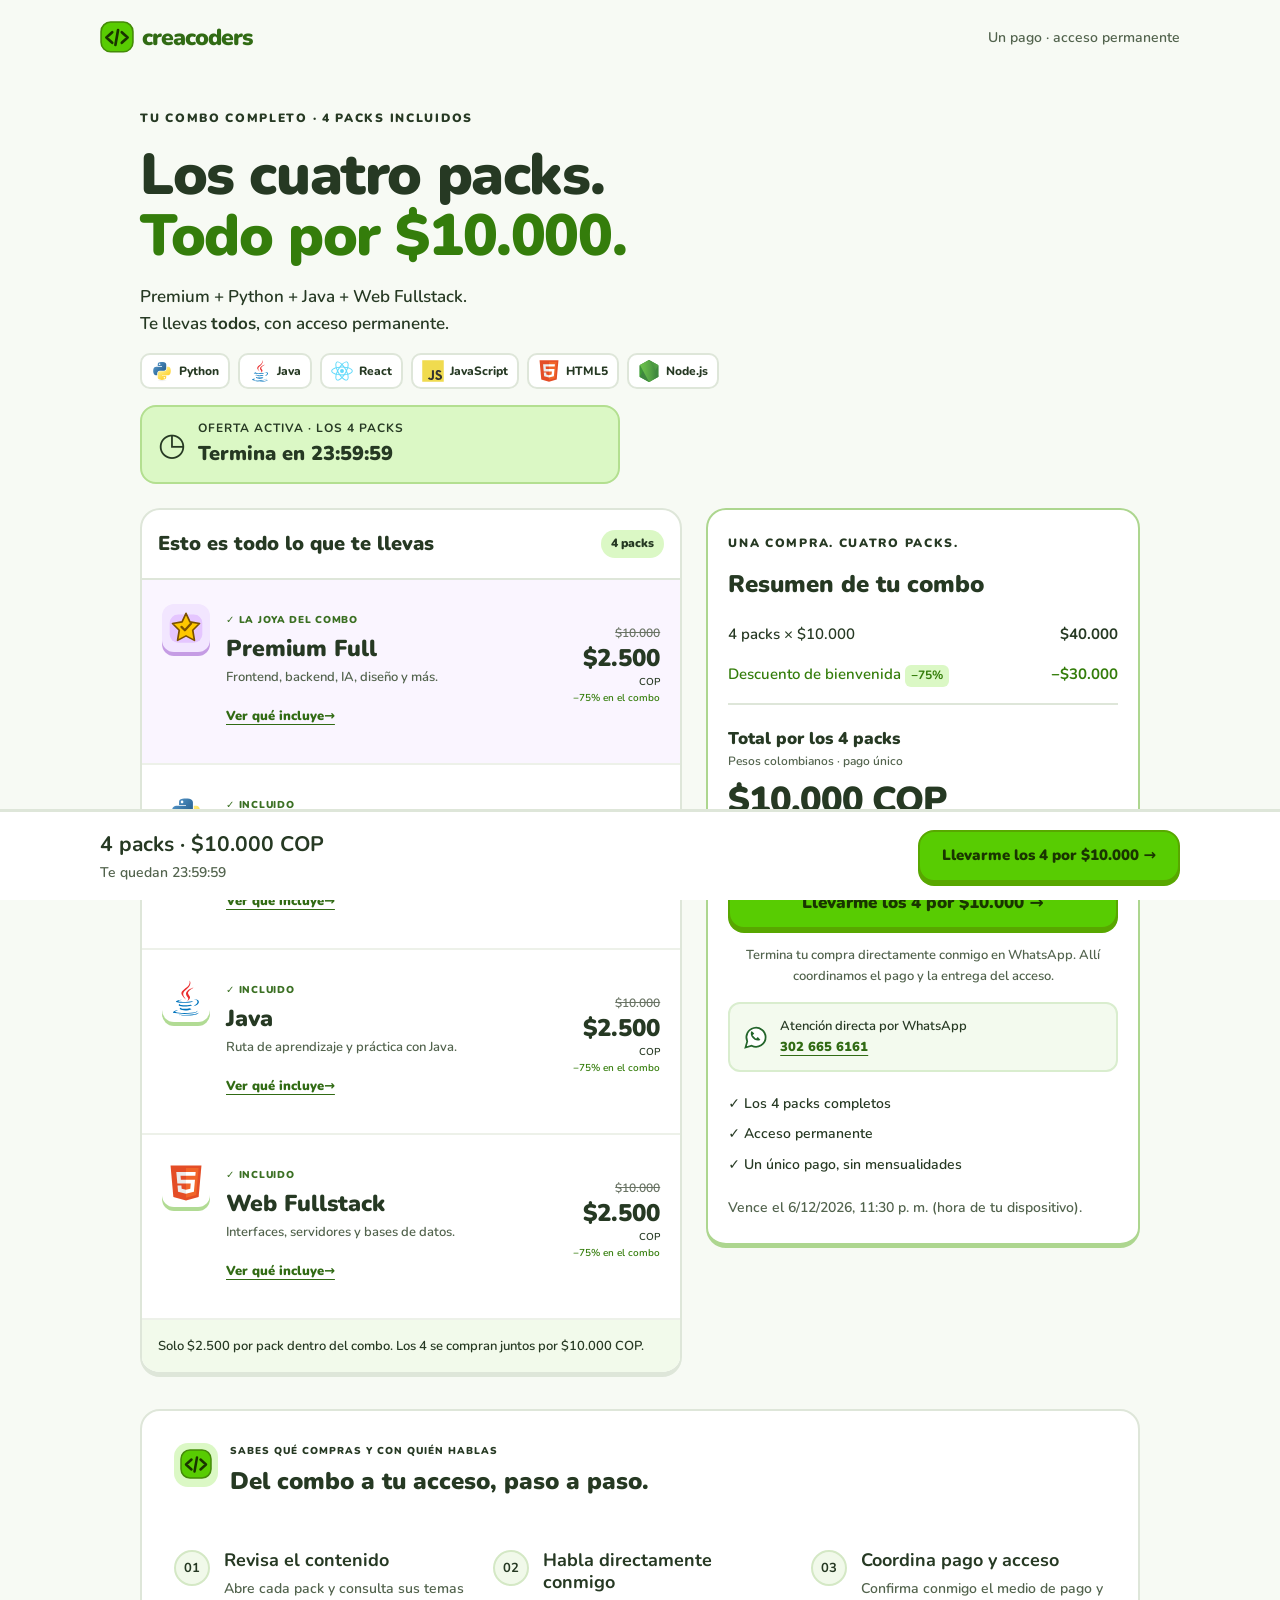
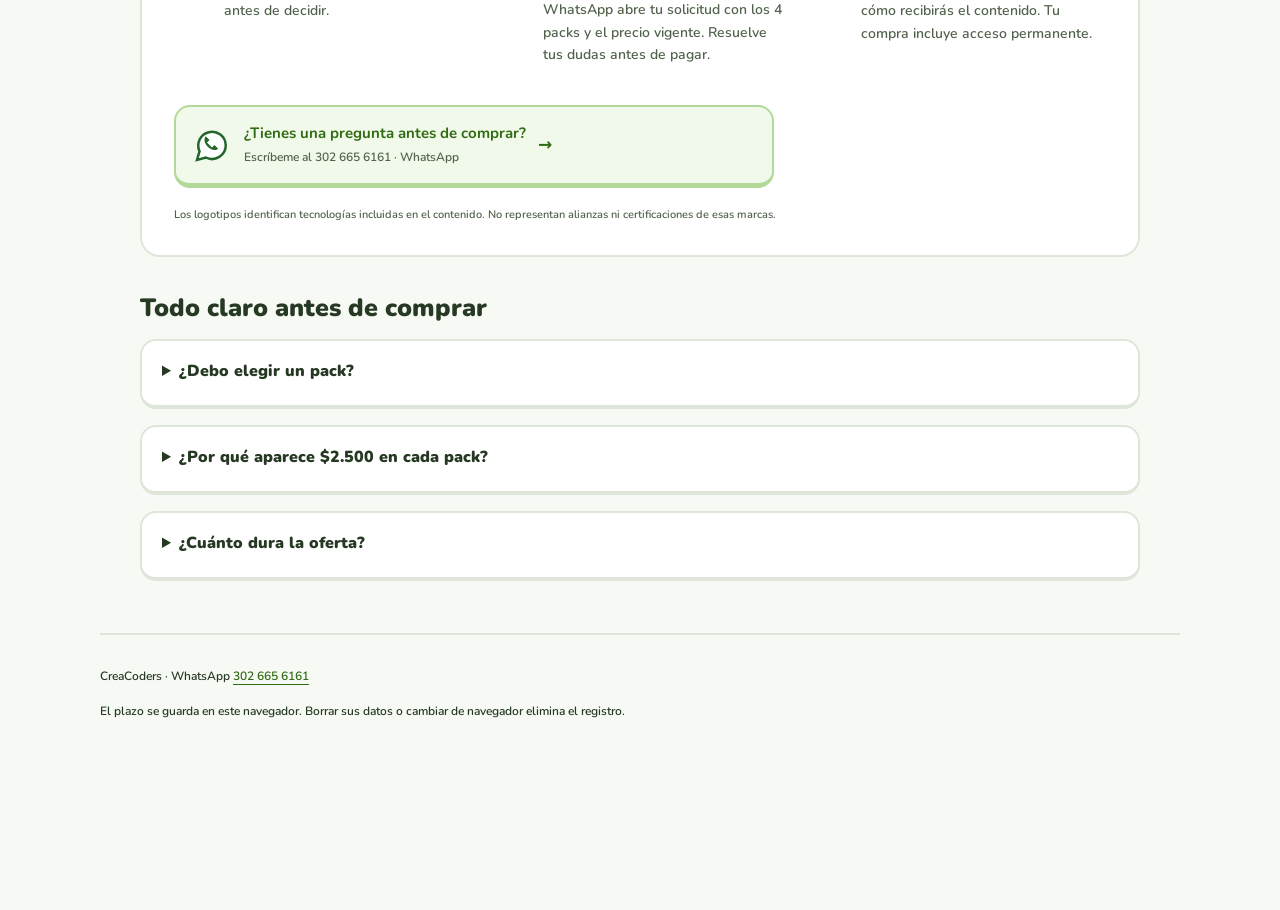
==== commit 92d6d8bf: "feat: add technology logos and transparent purchase guidance" ====
--- a/index.html
+++ b/index.html
@@ -5,6 +5,8 @@
 <meta name="viewport" content="width=device-width,initial-scale=1">
 <title>Los 4 packs · Oferta de bienvenida | CreaCoders</title>
 <meta name="description" content="Explora los cuatro packs de CreaCoders: Premium, Python, Java y Web Fullstack. Acceso permanente y compra por WhatsApp.">
+<link rel="icon" type="image/svg+xml" href="images/brand-mark.svg">
+<meta name="theme-color" content="#58cc02">
 <link rel="stylesheet" href="css/index.css">
 <script defer src="js/offer.js">
 </script>
@@ -12,7 +14,7 @@
 <body class="cart-page">
 <a class="skip" href="#contenido">Saltar al contenido</a>
 <header class="wrap cart-nav">
-<a class="brand" href="index.html">&lt;/&gt; creacoders</a>
+<a class="brand" href="index.html"><img src="images/brand-mark.svg" alt="" width="40" height="40"> <span class="brand-word">creacoders</span></a>
 <span>Un pago · acceso permanente</span>
 </header>
 <main id="contenido" class="wrap checkout">
@@ -22,6 +24,7 @@
 <span data-cart-headline>Un solo pago.</span>
 </h1>
 <p>Premium + Python + Java + Web Fullstack.<br>Te llevas <strong>todos</strong>, con acceso permanente.</p>
+<div class="tech-strip" aria-label="Tecnologías presentes en los packs"><span><img src="images/tech/python.svg" alt="" width="22" height="22">Python</span><span><img src="images/tech/java.svg" alt="" width="22" height="22">Java</span><span><img src="images/tech/react.svg" alt="" width="22" height="22">React</span><span><img src="images/tech/javascript.svg" alt="" width="22" height="22">JavaScript</span><span><img src="images/tech/html5.svg" alt="" width="22" height="22">HTML5</span><span><img src="images/tech/nodejs.svg" alt="" width="22" height="22">Node.js</span></div>
 <div class="cart-banner">
 <span aria-hidden="true">◷</span>
 <div>
@@ -37,7 +40,7 @@
 <span class="count-pill">4 packs</span>
 </div>
 <article class="cart-item">
-<span class="cart-icon" aria-hidden="true">★</span>
+<span class="cart-icon"><img src="images/tech/premium.svg" width="36" height="36" alt=""></span>
 <div class="cart-description">
 <span class="item-label">✓ LA JOYA DEL COMBO</span>
 <h2>Premium Full</h2>
@@ -52,7 +55,7 @@
 </div>
 </article>
 <article class="cart-item">
-<span class="cart-icon" aria-hidden="true">Py</span>
+<span class="cart-icon"><img src="images/tech/python.svg" width="36" height="36" alt=""></span>
 <div class="cart-description">
 <span class="item-label">✓ INCLUIDO</span>
 <h2>Python</h2>
@@ -67,7 +70,7 @@
 </div>
 </article>
 <article class="cart-item">
-<span class="cart-icon" aria-hidden="true">J</span>
+<span class="cart-icon"><img src="images/tech/java.svg" width="36" height="36" alt=""></span>
 <div class="cart-description">
 <span class="item-label">✓ INCLUIDO</span>
 <h2>Java</h2>
@@ -82,7 +85,7 @@
 </div>
 </article>
 <article class="cart-item">
-<span class="cart-icon" aria-hidden="true">&lt;/&gt;</span>
+<span class="cart-icon"><img src="images/tech/html5.svg" width="36" height="36" alt=""></span>
 <div class="cart-description">
 <span class="item-label">✓ INCLUIDO</span>
 <h2>Web Fullstack</h2>
@@ -120,7 +123,7 @@
 <p class="saving-note" data-saving>Acceso permanente a los cuatro packs.</p>
 <a class="button" data-buy href="https://wa.me/573026656161">Comprar combo por WhatsApp →</a>
 <p class="checkout-help">Termina tu compra directamente conmigo en WhatsApp. Allí coordinamos el pago y la entrega del acceso.</p>
-<ul class="benefits">
+<div class="seller-note"><img src="images/whatsapp.svg" alt="" width="28" height="28"><span>Atención directa por WhatsApp<br><a href="https://wa.me/573026656161">302 665 6161</a></span></div><ul class="benefits">
 <li>✓ Los 4 packs completos</li>
 <li>✓ Acceso permanente</li>
 <li>✓ Un único pago, sin mensualidades</li>
@@ -129,6 +132,7 @@
 </p>
 </section>
 </div>
+<section class="purchase-guide" aria-labelledby="guide-title"><div class="guide-intro"><span class="guide-icon" aria-hidden="true"><img src="images/brand-mark.svg" width="32" height="32" alt=""></span><div><p class="eyebrow">SABES QUÉ COMPRAS Y CON QUIÉN HABLAS</p><h2 id="guide-title">Del combo a tu acceso, paso a paso.</h2></div></div><ol class="delivery-steps"><li><b>01</b><div><h3>Revisa el contenido</h3><p>Abre cada pack y consulta sus temas antes de decidir.</p></div></li><li><b>02</b><div><h3>Habla directamente conmigo</h3><p>WhatsApp abre tu solicitud con los 4 packs y el precio vigente. Resuelve tus dudas antes de pagar.</p></div></li><li><b>03</b><div><h3>Coordina pago y acceso</h3><p>Confirma conmigo el medio de pago y cómo recibirás el contenido. Tu compra incluye acceso permanente.</p></div></li></ol><a class="contact-card" href="https://wa.me/573026656161?text=Hola%2C%20tengo%20una%20pregunta%20sobre%20el%20combo%20de%20los%204%20packs."><img src="images/whatsapp.svg" width="40" height="40" alt=""><span><strong>¿Tienes una pregunta antes de comprar?</strong><small>Escríbeme al 302 665 6161 · WhatsApp</small></span><span aria-hidden="true">→</span></a><p class="brand-disclaimer">Los logotipos identifican tecnologías incluidas en el contenido. No representan alianzas ni certificaciones de esas marcas.</p></section>
 <section class="cart-questions">
 <h2>Todo claro antes de comprar</h2>
 <details>
--- a/css/index.css
+++ b/css/index.css
@@ -81,3 +81,5 @@
 .cart-page{background:#f7faf4}.cart-nav{display:flex;align-items:center;justify-content:space-between;gap:12px;padding-block:20px}.cart-nav>span{font-size:12px;text-align:right;max-width:130px;color:var(--muted)}.checkout{max-width:1000px}.cart-heading{padding:20px 0 24px}.cart-heading h1{font-size:clamp(36px,7vw,58px);letter-spacing:-1.4px}.cart-heading h1 span{color:#347d0b}.cart-heading>p:not(.eyebrow){font-size:17px}.cart-banner{display:flex;gap:12px;align-items:center;background:#dbf8c5;border:2px solid #b3df90;border-radius:16px;padding:12px 16px;max-width:480px}.cart-banner>span{font-size:32px}.cart-banner strong,.cart-banner div>span{display:block}.cart-banner strong{font-size:12px;letter-spacing:1px}.cart-banner div>span{font-size:20px;font-weight:900;font-variant-numeric:tabular-nums}.checkout-grid{display:grid;gap:20px;align-items:start}.cart-panel,.order-summary{background:#fff;border:2px solid var(--line);border-bottom-width:5px;border-radius:20px;overflow:hidden}.panel-heading{padding:20px 16px;display:flex;justify-content:space-between;align-items:center;gap:8px;border-bottom:2px solid var(--line)}.panel-heading h2{font-size:20px;margin:0}.count-pill{white-space:nowrap;border-radius:999px;background:#dbf8c5;padding:4px 10px;font-size:12px;font-weight:900}.cart-item{display:grid;grid-template-columns:40px minmax(0,1fr) auto;gap:10px;padding:20px 14px;border-bottom:2px solid #edf1e9}.cart-item:first-of-type{background:#faf5ff}.cart-icon{width:40px;height:44px;display:grid;place-items:center;border-radius:12px;background:#dbf8c5;box-shadow:0 4px 0 #b1db94;font-size:17px;font-weight:900}.cart-item:first-of-type .cart-icon{background:#e5c6ff;box-shadow:0 4px 0 #c59ce4}.item-label{font-size:10px;letter-spacing:.7px;font-weight:900;color:#3b7023}.cart-description h2{font-size:20px;margin:4px 0 6px}.cart-description p{font-size:13px;line-height:1.4;margin-bottom:8px;color:var(--muted)}.cart-description a{display:inline-flex;align-items:center;min-height:44px;font-size:13px;font-weight:900}.item-price{text-align:right;padding-top:20px}.item-price del{display:block;font-size:12px;color:#697364}.item-price strong{display:block;font-size:20px;font-weight:900;line-height:1.3}.item-price>span{display:block;font-size:10px}.item-price small{display:block;font-size:10px;color:#347d0b;max-width:90px}.cart-footnote{padding:16px;font-size:13px;margin:0;background:#f2faeb}.order-summary{padding:24px 20px;border-color:#add68f}.order-summary h2{font-size:24px;margin-bottom:24px}.summary-line{display:flex;justify-content:space-between;gap:12px;margin-block:16px;font-size:15px}.discount-line{color:#347d0b}.discount-line b{display:inline-block;background:#dbf8c5;border-radius:6px;padding:1px 6px;font-size:12px}.total-line{display:flex;flex-direction:column;gap:8px;border-top:2px solid var(--line);padding-top:20px}.total-line span{font-weight:900}.total-line small{display:block;font-size:12px}.total-line>strong{font-size:36px;line-height:1.2;font-weight:900;letter-spacing:-1px}.saving-note{font-size:14px;margin-top:16px;color:#347d0b}.order-summary .button{width:100%}.checkout-help{font-size:13px;color:var(--muted);text-align:center;margin-top:16px}.benefits{list-style:none;padding:0}.benefits li{border:0;padding:4px 0;font-size:14px}.cart-questions{padding-block:36px}.cart-questions h2{font-size:25px}.cart-questions details{background:#fff}.cart-questions summary{font-size:16px}.cart-questions details p{font-size:14px}.cart-page .sticky{background:#fff}.cart-page .sticky .button{font-size:15px}.cart-page footer{font-size:12px}@media(min-width:800px){.checkout-grid{grid-template-columns:minmax(0,1.25fr) minmax(0,1fr);gap:24px}.order-summary{position:sticky;top:20px}.cart-heading{padding-top:32px}.cart-item{padding:24px 20px;gap:16px;grid-template-columns:48px minmax(0,1fr) auto}.cart-icon{width:48px;height:48px}.item-price strong{font-size:24px}.cart-description h2{font-size:23px}.cart-nav>span{max-width:none;font-size:14px}}@media(max-width:359px){.cart-page .wrap{width:calc(100% - 24px)}.cart-item{grid-template-columns:32px minmax(0,1fr) auto;gap:8px;padding-inline:10px}.cart-icon{width:32px}.cart-description h2{font-size:18px}.item-price strong{font-size:18px}.item-price small{font-size:9px}.cart-page .sticky strong{font-size:14px}}
 .summary-line>strong{white-space:nowrap;flex-shrink:0}.discount-line>span{min-width:0}
 @media(max-width:700px){.cart-heading{padding:8px 0 18px}.cart-heading .eyebrow{font-size:10px;margin-bottom:10px}.cart-heading h1{font-size:36px;margin-bottom:12px}.cart-heading>p:not(.eyebrow){font-size:15px;margin-bottom:12px}.cart-banner{padding:8px 12px}.cart-banner div>span{font-size:18px}.panel-heading{padding:14px}.panel-heading h2{font-size:18px}.cart-item{padding-block:12px}.cart-description p{display:none}.cart-description h2{margin:2px 0;font-size:19px}.cart-description a{min-height:36px}.item-price{padding-top:4px}.cart-icon{margin-top:10px}.item-label{font-size:9px}}
+/* Local visual identity and transparent purchase guidance. */
+.brand{display:inline-flex;align-items:center;gap:9px;flex-wrap:wrap}.brand>img{flex-shrink:0}.brand .brand-word{font-size:inherit;letter-spacing:inherit}.cart-nav .brand{flex-wrap:nowrap;gap:8px}.cart-nav .brand>img{width:34px;height:34px}.cart-nav .brand-word{display:inline}.cart-icon img,.icon img{object-fit:contain;max-width:100%}.cart-icon{background:#fff}.cart-item:first-of-type .cart-icon{background:#f2e6ff}.tech-strip{display:flex;flex-wrap:wrap;gap:8px;margin:16px 0}.tech-strip>span{display:inline-flex;align-items:center;gap:6px;font-size:12px;font-weight:800;background:#fff;border:2px solid var(--line);border-radius:10px;padding:5px 9px}.tech-strip img{object-fit:contain}.pack-logo{display:block;background:#fff;border-radius:16px;padding:8px;margin:20px 0}.seller-note{display:flex;align-items:center;gap:10px;border:2px solid #d9edce;background:#f3faee;border-radius:12px;padding:12px;font-size:13px;margin-top:16px}.seller-note a{font-weight:900}.purchase-guide{margin-top:32px;border:2px solid var(--line);border-radius:20px;background:#fff;padding:24px 20px}.guide-intro{display:flex;align-items:flex-start;gap:12px}.guide-icon{display:grid;place-items:center;flex-shrink:0;width:44px;height:44px;background:#dbf8c5;border-radius:14px;font-size:26px}.guide-intro .eyebrow{font-size:10px;letter-spacing:1px;margin-bottom:8px}.guide-intro h2{font-size:24px}.delivery-steps{list-style:none;padding:0;margin:20px 0}.delivery-steps li{display:flex;gap:14px;padding:18px 0}.delivery-steps b{display:grid;place-items:center;flex-shrink:0;width:36px;height:36px;background:#f1f9ea;border:2px solid #d4e8c5;border-radius:50%;font-size:13px}.delivery-steps h3{font-size:18px;margin-bottom:6px}.delivery-steps p{font-size:14px;margin:0;color:var(--muted)}.contact-card{display:flex;align-items:center;gap:12px;padding:16px;border:2px solid #b2d997;border-bottom-width:5px;border-radius:16px;background:#f1faea;text-decoration:none}.contact-card img{flex-shrink:0}.contact-card strong{display:block;font-size:15px;line-height:1.4}.contact-card small{display:block;font-size:12px;margin-top:4px}.brand-disclaimer{font-size:11px;color:var(--muted);margin:18px 0 0}.cart-nav .brand{font-size:23px}@media(max-width:359px){.cart-nav .brand{font-size:20px}.cart-nav .brand>img{width:28px;height:28px}.cart-nav>span{font-size:10px}.tech-strip{gap:6px}.tech-strip>span{font-size:10px;padding:4px 6px}.tech-strip img{width:18px;height:18px}}@media(min-width:800px){.delivery-steps{display:grid;grid-template-columns:repeat(3,1fr);gap:24px}.delivery-steps li{border:0}.purchase-guide{padding:32px}.contact-card{max-width:600px}}
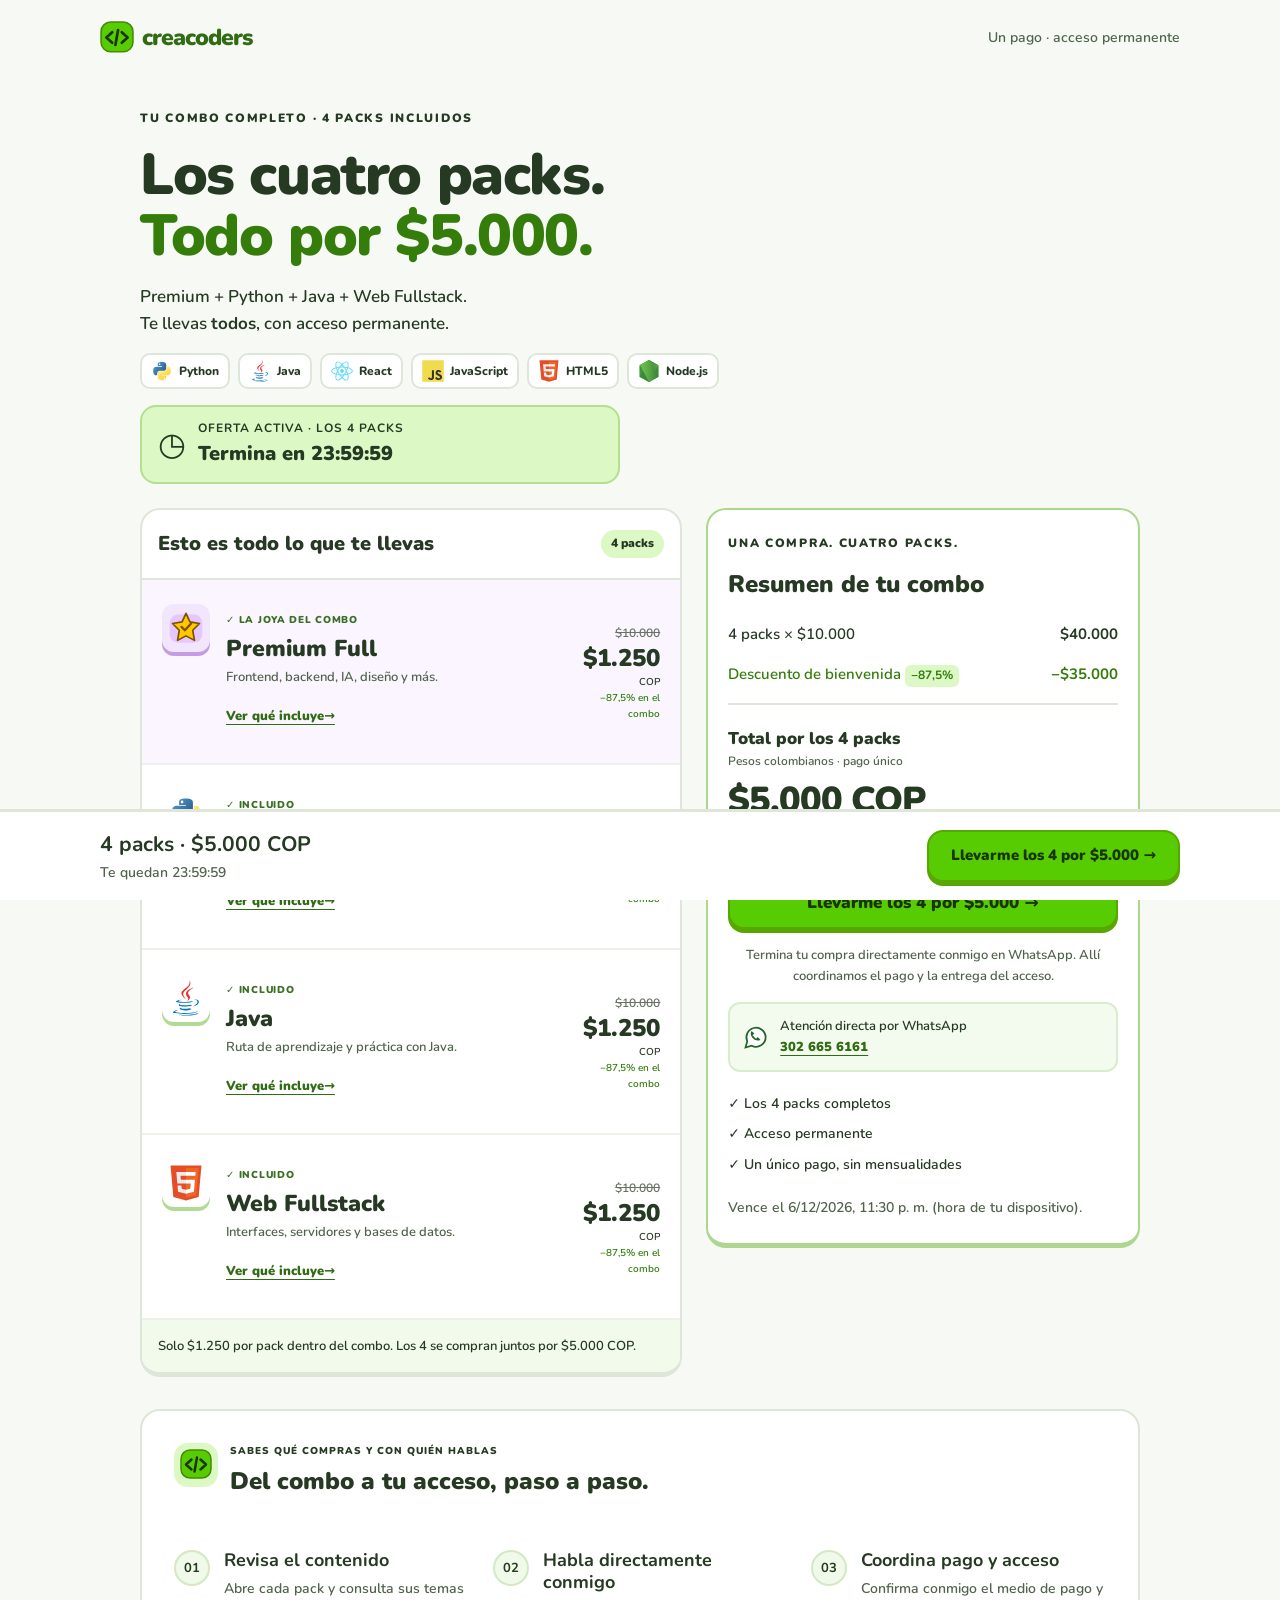
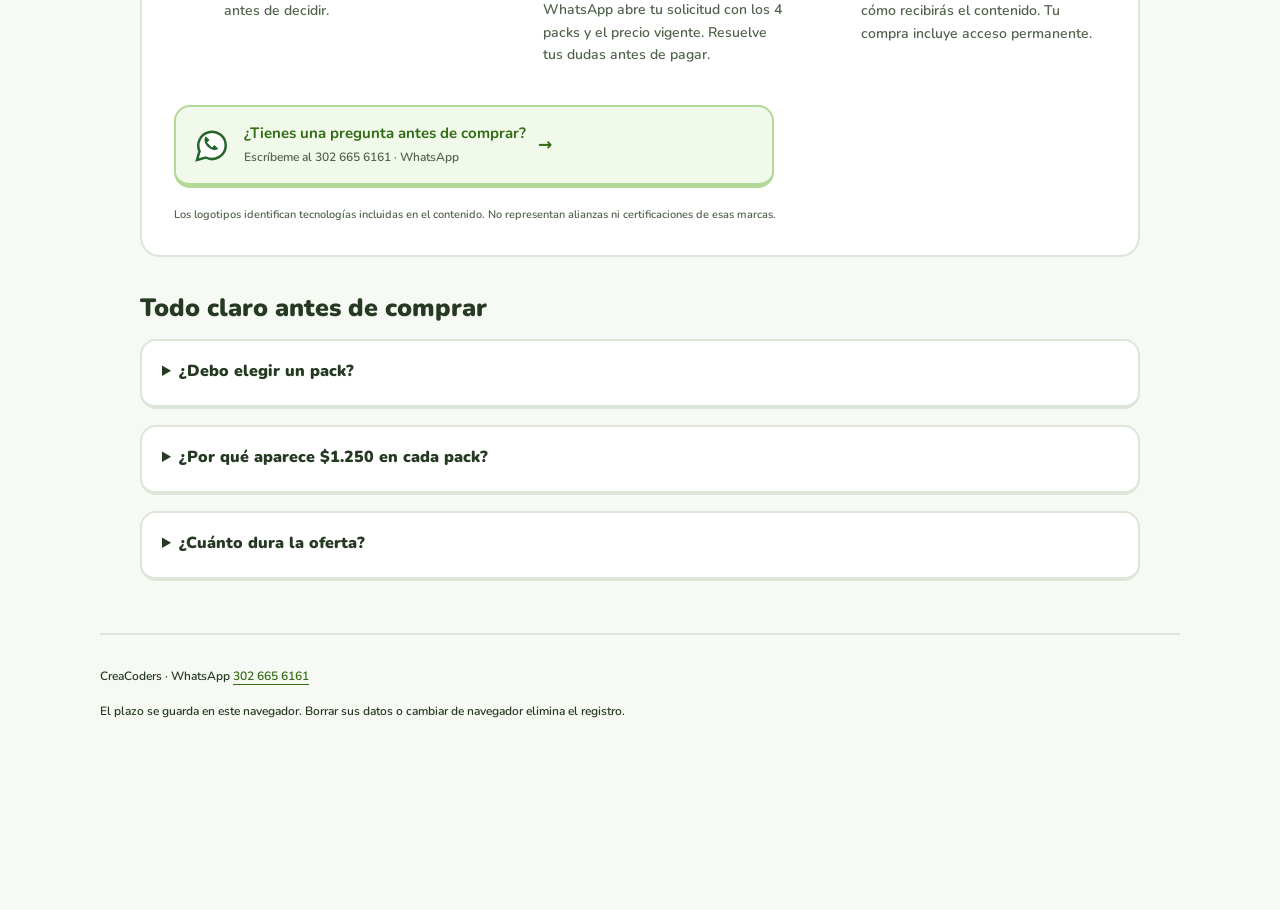
==== commit da83b8d1: "feat: lower permanent four-pack offer to COP 5000 and renew timers" ====
--- a/index.html
+++ b/index.html
@@ -8,7 +8,7 @@
 <link rel="icon" type="image/svg+xml" href="images/brand-mark.svg">
 <meta name="theme-color" content="#58cc02">
 <link rel="stylesheet" href="css/index.css">
-<script defer src="js/offer.js">
+<script defer src="js/offer.js?v=2-5000">
 </script>
 </head>
 <body class="cart-page">
@@ -109,9 +109,9 @@
 <strong>$40.000</strong>
 </div>
 <div class="summary-line discount-line" data-discount-row hidden>
-<span>Descuento de bienvenida <b>−75%</b>
+<span>Descuento de bienvenida <b>−87,5%</b>
 </span>
-<strong>−$30.000</strong>
+<strong>−$35.000</strong>
 </div>
 <div class="total-line">
 <div>
@@ -140,8 +140,8 @@
 <p>No. El combo incluye los cuatro: Premium Full, Python, Java y Web Fullstack. Los enlaces de cada pack solo te permiten consultar su contenido.</p>
 </details>
 <details>
-<summary>¿Por qué aparece $2.500 en cada pack?</summary>
-<p>Durante la oferta, repartimos el total de $10.000 entre los cuatro packs: $2.500 por pack, un descuento del 75% respecto a su valor normal. La compra es del combo completo.</p>
+<summary>¿Por qué aparece $1.250 en cada pack?</summary>
+<p>Durante la oferta, repartimos el total de $5.000 entre los cuatro packs: $1.250 por pack, un descuento del 87,5% respecto a su valor normal. La compra es del combo completo.</p>
 </details>
 <details>
 <summary>¿Cuánto dura la oferta?</summary>
--- a/css/index.css
+++ b/css/index.css
@@ -83,3 +83,5 @@
 @media(max-width:700px){.cart-heading{padding:8px 0 18px}.cart-heading .eyebrow{font-size:10px;margin-bottom:10px}.cart-heading h1{font-size:36px;margin-bottom:12px}.cart-heading>p:not(.eyebrow){font-size:15px;margin-bottom:12px}.cart-banner{padding:8px 12px}.cart-banner div>span{font-size:18px}.panel-heading{padding:14px}.panel-heading h2{font-size:18px}.cart-item{padding-block:12px}.cart-description p{display:none}.cart-description h2{margin:2px 0;font-size:19px}.cart-description a{min-height:36px}.item-price{padding-top:4px}.cart-icon{margin-top:10px}.item-label{font-size:9px}}
 /* Local visual identity and transparent purchase guidance. */
 .brand{display:inline-flex;align-items:center;gap:9px;flex-wrap:wrap}.brand>img{flex-shrink:0}.brand .brand-word{font-size:inherit;letter-spacing:inherit}.cart-nav .brand{flex-wrap:nowrap;gap:8px}.cart-nav .brand>img{width:34px;height:34px}.cart-nav .brand-word{display:inline}.cart-icon img,.icon img{object-fit:contain;max-width:100%}.cart-icon{background:#fff}.cart-item:first-of-type .cart-icon{background:#f2e6ff}.tech-strip{display:flex;flex-wrap:wrap;gap:8px;margin:16px 0}.tech-strip>span{display:inline-flex;align-items:center;gap:6px;font-size:12px;font-weight:800;background:#fff;border:2px solid var(--line);border-radius:10px;padding:5px 9px}.tech-strip img{object-fit:contain}.pack-logo{display:block;background:#fff;border-radius:16px;padding:8px;margin:20px 0}.seller-note{display:flex;align-items:center;gap:10px;border:2px solid #d9edce;background:#f3faee;border-radius:12px;padding:12px;font-size:13px;margin-top:16px}.seller-note a{font-weight:900}.purchase-guide{margin-top:32px;border:2px solid var(--line);border-radius:20px;background:#fff;padding:24px 20px}.guide-intro{display:flex;align-items:flex-start;gap:12px}.guide-icon{display:grid;place-items:center;flex-shrink:0;width:44px;height:44px;background:#dbf8c5;border-radius:14px;font-size:26px}.guide-intro .eyebrow{font-size:10px;letter-spacing:1px;margin-bottom:8px}.guide-intro h2{font-size:24px}.delivery-steps{list-style:none;padding:0;margin:20px 0}.delivery-steps li{display:flex;gap:14px;padding:18px 0}.delivery-steps b{display:grid;place-items:center;flex-shrink:0;width:36px;height:36px;background:#f1f9ea;border:2px solid #d4e8c5;border-radius:50%;font-size:13px}.delivery-steps h3{font-size:18px;margin-bottom:6px}.delivery-steps p{font-size:14px;margin:0;color:var(--muted)}.contact-card{display:flex;align-items:center;gap:12px;padding:16px;border:2px solid #b2d997;border-bottom-width:5px;border-radius:16px;background:#f1faea;text-decoration:none}.contact-card img{flex-shrink:0}.contact-card strong{display:block;font-size:15px;line-height:1.4}.contact-card small{display:block;font-size:12px;margin-top:4px}.brand-disclaimer{font-size:11px;color:var(--muted);margin:18px 0 0}.cart-nav .brand{font-size:23px}@media(max-width:359px){.cart-nav .brand{font-size:20px}.cart-nav .brand>img{width:28px;height:28px}.cart-nav>span{font-size:10px}.tech-strip{gap:6px}.tech-strip>span{font-size:10px;padding:4px 6px}.tech-strip img{width:18px;height:18px}}@media(min-width:800px){.delivery-steps{display:grid;grid-template-columns:repeat(3,1fr);gap:24px}.delivery-steps li{border:0}.purchase-guide{padding:32px}.contact-card{max-width:600px}}
+/* Netlify injects its public promotional badge after the site's HTML. */
+iframe#nl-badge-frame{display:none!important;visibility:hidden!important;pointer-events:none!important}
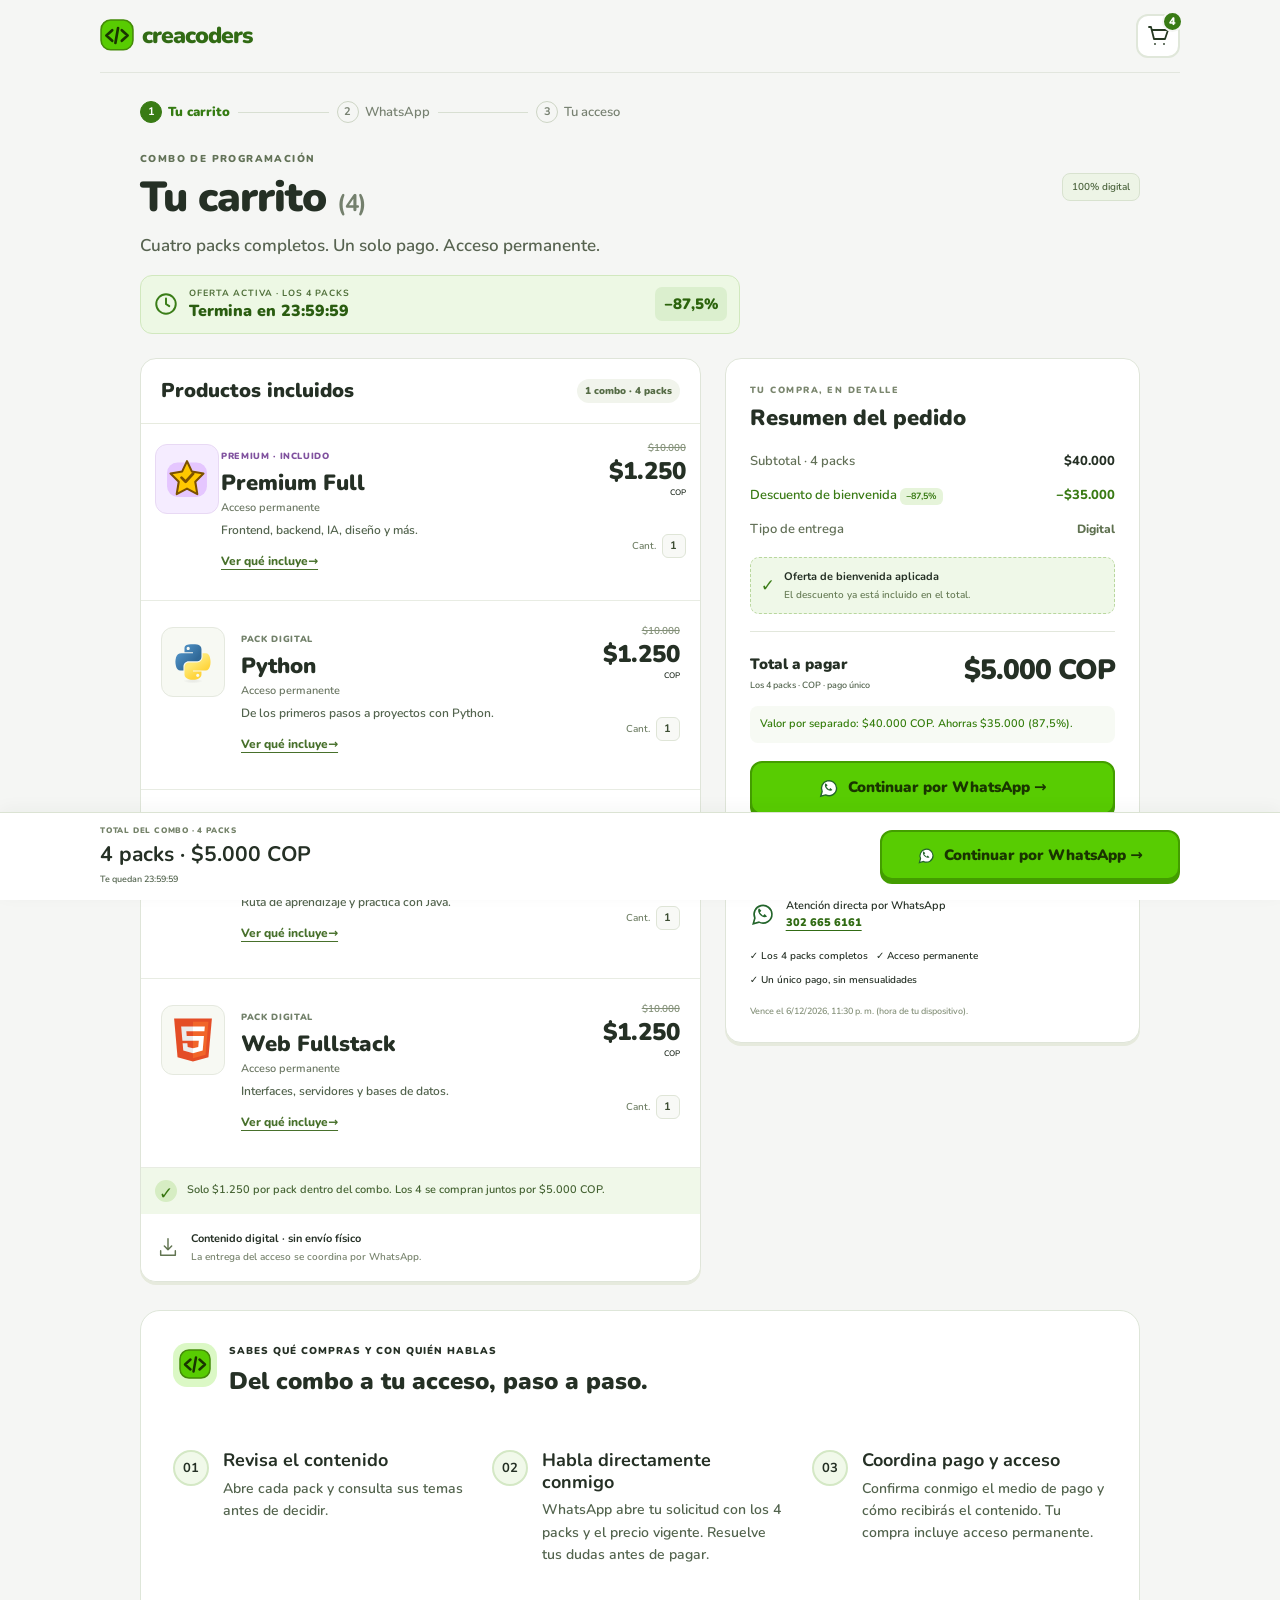
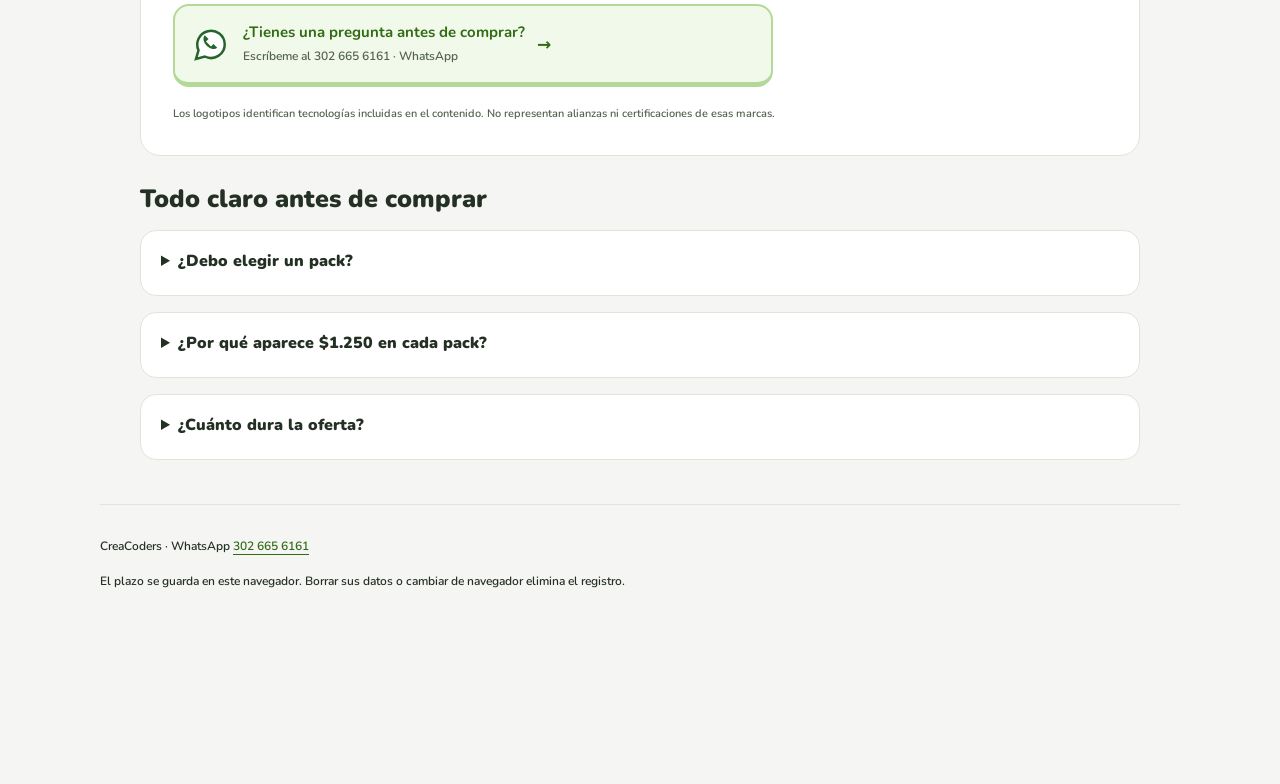
==== commit da0113cd: "feat: redesign mobile offer as a complete shopping cart checkout" ====
--- a/index.html
+++ b/index.html
@@ -8,45 +8,34 @@
 <link rel="icon" type="image/svg+xml" href="images/brand-mark.svg">
 <meta name="theme-color" content="#58cc02">
 <link rel="stylesheet" href="css/index.css">
-<script defer src="js/offer.js?v=2-5000">
+<link rel="stylesheet" href="css/cart.css?v=1">
+<script defer src="js/offer.js?v=2-5000-cart3">
 </script>
 </head>
 <body class="cart-page">
 <a class="skip" href="#contenido">Saltar al contenido</a>
 <header class="wrap cart-nav">
 <a class="brand" href="index.html"><img src="images/brand-mark.svg" alt="" width="40" height="40"> <span class="brand-word">creacoders</span></a>
-<span>Un pago · acceso permanente</span>
+<a class="header-bag" href="#packs" aria-label="Ver los 4 packs del carrito"><svg viewBox="0 0 24 24" aria-hidden="true"><path d="M3 3h2l3 12h11l3-9H6M9 20h.01M18 20h.01"/></svg><span>4</span></a>
 </header>
 <main id="contenido" class="wrap checkout">
-<section class="cart-heading">
-<p class="eyebrow">TU COMBO COMPLETO · 4 PACKS INCLUIDOS</p>
-<h1>Los cuatro packs.<br>
-<span data-cart-headline>Un solo pago.</span>
-</h1>
-<p>Premium + Python + Java + Web Fullstack.<br>Te llevas <strong>todos</strong>, con acceso permanente.</p>
-<div class="tech-strip" aria-label="Tecnologías presentes en los packs"><span><img src="images/tech/python.svg" alt="" width="22" height="22">Python</span><span><img src="images/tech/java.svg" alt="" width="22" height="22">Java</span><span><img src="images/tech/react.svg" alt="" width="22" height="22">React</span><span><img src="images/tech/javascript.svg" alt="" width="22" height="22">JavaScript</span><span><img src="images/tech/html5.svg" alt="" width="22" height="22">HTML5</span><span><img src="images/tech/nodejs.svg" alt="" width="22" height="22">Node.js</span></div>
-<div class="cart-banner">
-<span aria-hidden="true">◷</span>
-<div>
-<strong data-offer-title>COMPROBANDO TU OFERTA</strong>
-<span data-timer role="timer" aria-label="Tiempo restante de la oferta">Un momento…</span>
-</div>
-</div>
-</section>
+<nav class="checkout-progress" aria-label="Proceso de compra"><span aria-current="step"><b>1</b> Tu carrito</span><i aria-hidden="true"></i><span><b>2</b> WhatsApp</span><i aria-hidden="true"></i><span><b>3</b> Tu acceso</span></nav>
+<section class="cart-heading"><div class="cart-title-row"><div><p class="eyebrow">COMBO DE PROGRAMACIÓN</p><h1>Tu carrito <span>(4)</span></h1></div><span class="digital-pill">100% digital</span></div><p class="cart-subtitle">Cuatro packs completos. Un solo pago. Acceso permanente.</p><div class="cart-banner"><svg viewBox="0 0 24 24" aria-hidden="true"><circle cx="12" cy="12" r="9"/><path d="M12 7v5l3 2"/></svg><div><strong data-offer-title>COMPROBANDO TU OFERTA</strong><span data-timer role="timer" aria-label="Tiempo restante de la oferta">Un momento…</span></div><span class="sale-tag" data-discount-row hidden>−87,5%</span></div></section>
 <div class="checkout-grid">
 <section class="cart-panel" id="packs" aria-labelledby="cart-title">
 <div class="panel-heading">
-<h2 id="cart-title">Esto es todo lo que te llevas</h2>
-<span class="count-pill">4 packs</span>
+<h2 id="cart-title">Productos incluidos</h2>
+<span class="count-pill">1 combo · 4 packs</span>
 </div>
 <article class="cart-item">
 <span class="cart-icon"><img src="images/tech/premium.svg" width="36" height="36" alt=""></span>
 <div class="cart-description">
-<span class="item-label">✓ LA JOYA DEL COMBO</span>
-<h2>Premium Full</h2>
+<span class="item-label premium-label">PREMIUM · INCLUIDO</span>
+<h2>Premium Full</h2><span class="product-access">Acceso permanente</span>
 <p>Frontend, backend, IA, diseño y más.</p>
 <a href="pack/premium/Pack-Premium.html">Ver qué incluye <span class="sr-only">Premium Full</span> →</a>
 </div>
+<span class="quantity" aria-label="Cantidad: 1">Cant. <b>1</b></span>
 <div class="item-price">
 <del data-item-original hidden>$10.000</del>
 <strong data-item-price>$10.000</strong>
@@ -57,11 +46,12 @@
 <article class="cart-item">
 <span class="cart-icon"><img src="images/tech/python.svg" width="36" height="36" alt=""></span>
 <div class="cart-description">
-<span class="item-label">✓ INCLUIDO</span>
-<h2>Python</h2>
+<span class="item-label">PACK DIGITAL</span>
+<h2>Python</h2><span class="product-access">Acceso permanente</span>
 <p>De los primeros pasos a proyectos con Python.</p>
 <a href="pack/python/Python.html">Ver qué incluye <span class="sr-only">Python</span> →</a>
 </div>
+<span class="quantity" aria-label="Cantidad: 1">Cant. <b>1</b></span>
 <div class="item-price">
 <del data-item-original hidden>$10.000</del>
 <strong data-item-price>$10.000</strong>
@@ -72,11 +62,12 @@
 <article class="cart-item">
 <span class="cart-icon"><img src="images/tech/java.svg" width="36" height="36" alt=""></span>
 <div class="cart-description">
-<span class="item-label">✓ INCLUIDO</span>
-<h2>Java</h2>
+<span class="item-label">PACK DIGITAL</span>
+<h2>Java</h2><span class="product-access">Acceso permanente</span>
 <p>Ruta de aprendizaje y práctica con Java.</p>
 <a href="pack/java/Java.html">Ver qué incluye <span class="sr-only">Java</span> →</a>
 </div>
+<span class="quantity" aria-label="Cantidad: 1">Cant. <b>1</b></span>
 <div class="item-price">
 <del data-item-original hidden>$10.000</del>
 <strong data-item-price>$10.000</strong>
@@ -87,11 +78,12 @@
 <article class="cart-item">
 <span class="cart-icon"><img src="images/tech/html5.svg" width="36" height="36" alt=""></span>
 <div class="cart-description">
-<span class="item-label">✓ INCLUIDO</span>
-<h2>Web Fullstack</h2>
+<span class="item-label">PACK DIGITAL</span>
+<h2>Web Fullstack</h2><span class="product-access">Acceso permanente</span>
 <p>Interfaces, servidores y bases de datos.</p>
 <a href="pack/desarrollo-web/Desarrollo-Web.html">Ver qué incluye <span class="sr-only">Web Fullstack</span> →</a>
 </div>
+<span class="quantity" aria-label="Cantidad: 1">Cant. <b>1</b></span>
 <div class="item-price">
 <del data-item-original hidden>$10.000</del>
 <strong data-item-price>$10.000</strong>
@@ -99,13 +91,13 @@
 <small data-item-discount>Precio normal</small>
 </div>
 </article>
-<p class="cart-footnote" data-allocation>Los cuatro packs forman un único combo.</p>
+<div class="bundle-note"><span aria-hidden="true">✓</span><p class="cart-footnote" data-allocation>Los cuatro packs forman un único combo.</p></div><div class="digital-delivery"><svg viewBox="0 0 24 24" aria-hidden="true"><path d="M12 3v12m-4-4 4 4 4-4M4 16v5h16v-5"/></svg><div><strong>Contenido digital · sin envío físico</strong><span>La entrega del acceso se coordina por WhatsApp.</span></div></div>
 </section>
 <section class="order-summary" aria-labelledby="summary-title">
-<p class="eyebrow">UNA COMPRA. CUATRO PACKS.</p>
-<h2 id="summary-title">Resumen de tu combo</h2>
+<p class="eyebrow">TU COMPRA, EN DETALLE</p>
+<h2 id="summary-title">Resumen del pedido</h2>
 <div class="summary-line">
-<span>4 packs × $10.000</span>
+<span>Subtotal · 4 packs</span>
 <strong>$40.000</strong>
 </div>
 <div class="summary-line discount-line" data-discount-row hidden>
@@ -113,16 +105,17 @@
 </span>
 <strong>−$35.000</strong>
 </div>
+<div class="summary-line"><span>Tipo de entrega</span><strong class="delivery-value">Digital</strong></div><div class="applied-offer" data-discount-row hidden><span aria-hidden="true">✓</span><div><strong>Oferta de bienvenida aplicada</strong><small>El descuento ya está incluido en el total.</small></div></div>
 <div class="total-line">
 <div>
-<span>Total por los 4 packs</span>
-<small>Pesos colombianos · pago único</small>
+<span>Total a pagar</span>
+<small>Los 4 packs · COP · pago único</small>
 </div>
 <strong data-price>$40.000 COP</strong>
 </div>
 <p class="saving-note" data-saving>Acceso permanente a los cuatro packs.</p>
 <a class="button" data-buy href="https://wa.me/573026656161">Comprar combo por WhatsApp →</a>
-<p class="checkout-help">Termina tu compra directamente conmigo en WhatsApp. Allí coordinamos el pago y la entrega del acceso.</p>
+<p class="checkout-help">Se abrirá WhatsApp con tu pedido y el total. Confirma conmigo el pago y la entrega del acceso.</p>
 <div class="seller-note"><img src="images/whatsapp.svg" alt="" width="28" height="28"><span>Atención directa por WhatsApp<br><a href="https://wa.me/573026656161">302 665 6161</a></span></div><ul class="benefits">
 <li>✓ Los 4 packs completos</li>
 <li>✓ Acceso permanente</li>
@@ -154,7 +147,7 @@
 </p>
 <p>El plazo se guarda en este navegador. Borrar sus datos o cambiar de navegador elimina el registro.</p>
 </footer>
-<aside class="sticky" aria-label="Comprar el combo completo">
+<aside class="sticky" aria-label="Comprar el combo completo"><span class="sticky-caption">TOTAL DEL COMBO · 4 PACKS</span>
 <div>
 <strong data-sticky-price>4 packs · $40.000 COP</strong>
 <small data-sticky-note>Acceso permanente</small>
--- a/css/cart.css
+++ b/css/cart.css
@@ -0,0 +1,11 @@
+/* Checkout layout: scoped to the offer's shopping cart. */
+.cart-page{background:#f5f6f4;color:#253025;font-family:'Nunito',system-ui,sans-serif;padding-bottom:145px}
+.cart-page .wrap{width:min(1080px,calc(100% - 32px))}
+.cart-nav{padding-block:14px;border-bottom:1px solid #e2e6de;margin-bottom:0}.cart-nav .brand{font-size:23px}.header-bag{position:relative;display:flex;align-items:center;justify-content:center;width:44px;height:44px;background:#fff;border:2px solid #e0e7da;border-radius:12px;color:#263923}.header-bag svg{width:24px;height:24px;fill:none;stroke:currentColor;stroke-width:1.8;stroke-linecap:round;stroke-linejoin:round}.header-bag>span{position:absolute;right:-5px;top:-5px;display:grid;place-items:center;background:#397b15;color:#fff;border:2px solid #f5f6f4;border-radius:50%;width:21px;height:21px;font-size:11px;font-weight:900}
+.checkout-progress{display:flex;align-items:center;gap:8px;padding:20px 0;color:#778171}.checkout-progress>span{display:flex;align-items:center;gap:6px;font-size:11px;white-space:nowrap}.checkout-progress b{display:grid;place-items:center;width:22px;height:22px;border:1px solid #cdd5c5;border-radius:50%;font-size:11px}.checkout-progress [aria-current]{color:#347b11;font-weight:900}.checkout-progress [aria-current] b{background:#397b15;color:#fff;border-color:#397b15}.checkout-progress i{height:1px;flex:1;background:#d8dfd2;max-width:100px}
+.cart-heading{padding:0 0 18px}.cart-title-row{display:flex;align-items:center;justify-content:space-between;gap:12px}.cart-title-row .eyebrow{font-size:10px;margin-bottom:6px;letter-spacing:1.4px;color:#627257}.cart-heading h1{font-size:32px;letter-spacing:-1px;margin:0;line-height:1.2}.cart-heading h1 span{color:#74806d;font-size:24px;font-weight:700}.digital-pill{padding:5px 9px;border:1px solid #d8e2cf;border-radius:8px;font-size:10px;color:#4b633c;background:#edf4e6;white-space:nowrap}.cart-heading .cart-subtitle{font-size:13px;line-height:1.5;margin:10px 0 16px;color:#576350}.cart-banner{max-width:none;background:#edf8e4;border-color:#d1e8be;border-width:1px;padding:10px 12px;gap:10px;border-radius:12px}.cart-banner svg{width:26px;height:26px;fill:none;stroke:#3a7d17;stroke-width:1.8;stroke-linecap:round;flex-shrink:0}.cart-banner strong{font-size:9px;letter-spacing:1px;color:#4f6f39}.cart-banner div>span{font-size:16px;line-height:1.4;color:#2a5d10}.sale-tag{margin-left:auto;font-size:15px!important;font-weight:900;color:#2c640d;background:#dbefce;padding:5px 9px;border-radius:7px;white-space:nowrap}
+.checkout-grid{gap:18px}.cart-panel,.order-summary{border:1px solid #dfe5d9;border-radius:16px;box-shadow:0 3px 0 #e6eadd}.panel-heading{padding:16px;border-bottom:1px solid #e7ebdf}.panel-heading h2{font-size:17px}.count-pill{font-size:10px;background:#f1f4ec;color:#566c46;padding:4px 8px}.cart-item,.cart-item:first-of-type{background:#fff;position:relative;display:grid;grid-template-columns:54px minmax(0,1fr) auto;grid-template-rows:auto auto;column-gap:12px;row-gap:0;padding:16px 14px;border-bottom:1px solid #e8ece3}.cart-icon,.cart-item:first-of-type .cart-icon{grid-column:1;grid-row:1/3;margin:4px 0 0;width:54px;height:60px;border:1px solid #e5e9df;box-shadow:none;background:#f7f9f3;border-radius:12px}.cart-item:first-of-type .cart-icon{background:#f5ecff;border-color:#e8d9f4}.cart-icon img{width:38px;height:38px}.cart-description{grid-column:2;grid-row:1/3;min-width:0}.item-label{font-size:8px;letter-spacing:.65px;color:#72816a}.premium-label{color:#80529f}.cart-description h2{font-size:18px;margin:3px 0 3px;line-height:1.2}.product-access{display:block;font-size:10px;color:#6c7864}.cart-description p{display:none}.cart-description a{display:inline-flex;align-items:center;min-height:44px;font-size:11px;font-weight:800;color:#47702b;text-decoration:underline;margin-top:1px}.quantity{grid-column:3;grid-row:2;align-self:start;justify-self:end;font-size:10px;color:#718067;display:flex;align-items:center;gap:6px}.quantity b{display:inline-grid;place-items:center;width:24px;height:24px;border:1px solid #dfe5d7;border-radius:6px;background:#f8f9f6;color:#3c4d32;font-size:11px}.item-price{grid-column:3;grid-row:1;padding:0;text-align:right}.item-price del{font-size:10px;color:#839078}.item-price strong{font-size:19px;line-height:1.3}.item-price>span{font-size:8px}.item-price small{display:none}.bundle-note{display:flex;align-items:center;gap:10px;background:#f0f8e9;padding:12px 14px}.bundle-note>span{display:grid;place-items:center;flex-shrink:0;width:22px;height:22px;border-radius:50%;background:#d6edc3;color:#36750f}.cart-footnote{background:none;padding:0;font-size:11px;line-height:1.5;color:#456333}.digital-delivery{display:flex;align-items:center;gap:12px;padding:16px;background:#fff}.digital-delivery svg{width:22px;height:22px;fill:none;stroke:#617451;stroke-width:1.6;stroke-linecap:round;stroke-linejoin:round;flex-shrink:0}.digital-delivery strong,.digital-delivery span{display:block;font-size:11px}.digital-delivery span{font-size:10px;color:#78846e;margin-top:2px}
+.order-summary{padding:20px 18px;border-color:#dfe5d9}.order-summary .eyebrow{font-size:9px;color:#7a866e;letter-spacing:1.5px;margin-bottom:8px}.order-summary h2{font-size:22px;margin-bottom:20px}.summary-line{font-size:13px;margin-block:13px;align-items:center}.summary-line>span{color:#627057}.summary-line strong{font-weight:800}.discount-line>span{color:#397a14}.discount-line b{font-size:9px;background:#e6f4da}.discount-line>strong{color:#397a14}.delivery-value{font-size:12px;color:#5f7150}.applied-offer{display:flex;gap:9px;align-items:center;padding:10px;background:#eff8e8;border:1px dashed #b9d79e;border-radius:9px;margin:17px 0}.applied-offer>span{color:#3c7d18}.applied-offer strong,.applied-offer small{display:block;font-size:11px}.applied-offer small{font-size:10px;color:#697e58;margin-top:2px}.total-line{display:flex;flex-direction:row;align-items:center;justify-content:space-between;gap:10px;padding-top:18px;border-top:1px solid #e2e7dc}.total-line>div>span{font-size:15px}.total-line small{font-size:9px}.total-line>strong{font-size:28px;letter-spacing:-1px;white-space:nowrap}.saving-note{font-size:11px;line-height:1.5;background:#f7faf4;padding:10px;border-radius:8px;margin:14px 0 18px}.order-summary .button,.cart-page .sticky .button{gap:8px;font-size:15px;min-height:54px;background:#58cc02;box-shadow:0 4px 0 #439d00;border-color:#439d00;border-radius:12px}.order-summary .button:before,.cart-page .sticky .button:before{content:'';width:22px;height:22px;background:url('../images/whatsapp.svg') center/contain no-repeat;flex-shrink:0}.checkout-help{font-size:11px;line-height:1.6;margin-top:16px}.seller-note{border:0;border-top:1px solid #e5eadf;background:none;padding:14px 0 0;border-radius:0;font-size:11px}.seller-note img{width:26px;height:26px}.benefits{display:flex;flex-wrap:wrap;gap:8px;margin-top:16px}.benefits li{font-size:10px;padding:0}.order-summary .fine{font-size:9px;color:#86927b;line-height:1.5;margin:0}
+.cart-page .sticky{display:grid;grid-template-columns:1fr auto;gap:4px 12px;border-top:1px solid #dbe3d3;padding:12px 16px max(14px,env(safe-area-inset-bottom));box-shadow:0 -4px 16px #2639230a}.sticky-caption{grid-column:1;font-size:8px;font-weight:900;letter-spacing:.8px;color:#748269}.cart-page .sticky>div{grid-column:1;grid-row:2;display:block;width:auto}.cart-page .sticky strong{font-size:15px;line-height:1.3}.cart-page .sticky small{font-size:9px;margin-top:3px}.cart-page .sticky .button{grid-column:2;grid-row:1/3;width:auto;font-size:12px;padding:12px;min-height:50px}.cart-page .sticky .button:before{width:19px;height:19px}.purchase-guide{margin-top:28px;border-width:1px}.cart-questions{padding-block:28px}.cart-questions details{border-width:1px}.cart-page footer{border-top-width:1px}
+@media(max-width:359px){.cart-page .wrap{width:calc(100% - 24px)}.cart-heading h1{font-size:29px}.cart-item{column-gap:9px;padding:14px 10px;grid-template-columns:44px minmax(0,1fr) auto}.cart-icon,.cart-item:first-of-type .cart-icon{width:44px;height:54px}.cart-icon img{width:32px;height:32px}.cart-description h2{font-size:16px}.cart-description a{font-size:10px}.item-price strong{font-size:17px}.total-line>strong{font-size:25px}.cart-page .sticky{padding-inline:12px;column-gap:8px}.cart-page .sticky strong{font-size:13px}.cart-page .sticky .button{font-size:11px;padding:10px}.checkout-progress{gap:6px}.checkout-progress>span{font-size:10px}}
+@media(min-width:800px){.checkout-progress{padding:28px 0;max-width:480px}.checkout-progress>span{font-size:13px}.cart-heading{padding-bottom:24px}.cart-heading h1{font-size:42px}.cart-heading .cart-subtitle{font-size:16px}.cart-banner{max-width:600px}.checkout-grid{grid-template-columns:minmax(0,1.35fr) minmax(0,1fr);gap:24px}.cart-item{padding:22px 20px;grid-template-columns:64px minmax(0,1fr) auto;column-gap:16px}.cart-icon,.cart-item:first-of-type .cart-icon{width:64px;height:70px}.cart-icon img{width:44px;height:44px}.cart-description h2{font-size:22px}.cart-description p{display:block;font-size:12px;margin:5px 0 0}.cart-description a{font-size:12px}.product-access{font-size:11px}.item-price strong{font-size:24px}.item-label{font-size:9px}.quantity{margin-top:8px}.order-summary{padding:24px}.cart-page .sticky{padding-inline:max(20px,calc((100vw - 1080px)/2));grid-template-columns:1fr 300px}.cart-page .sticky strong{font-size:21px}.cart-page .sticky .button{font-size:15px}.panel-heading{padding:20px}.panel-heading h2{font-size:20px}}
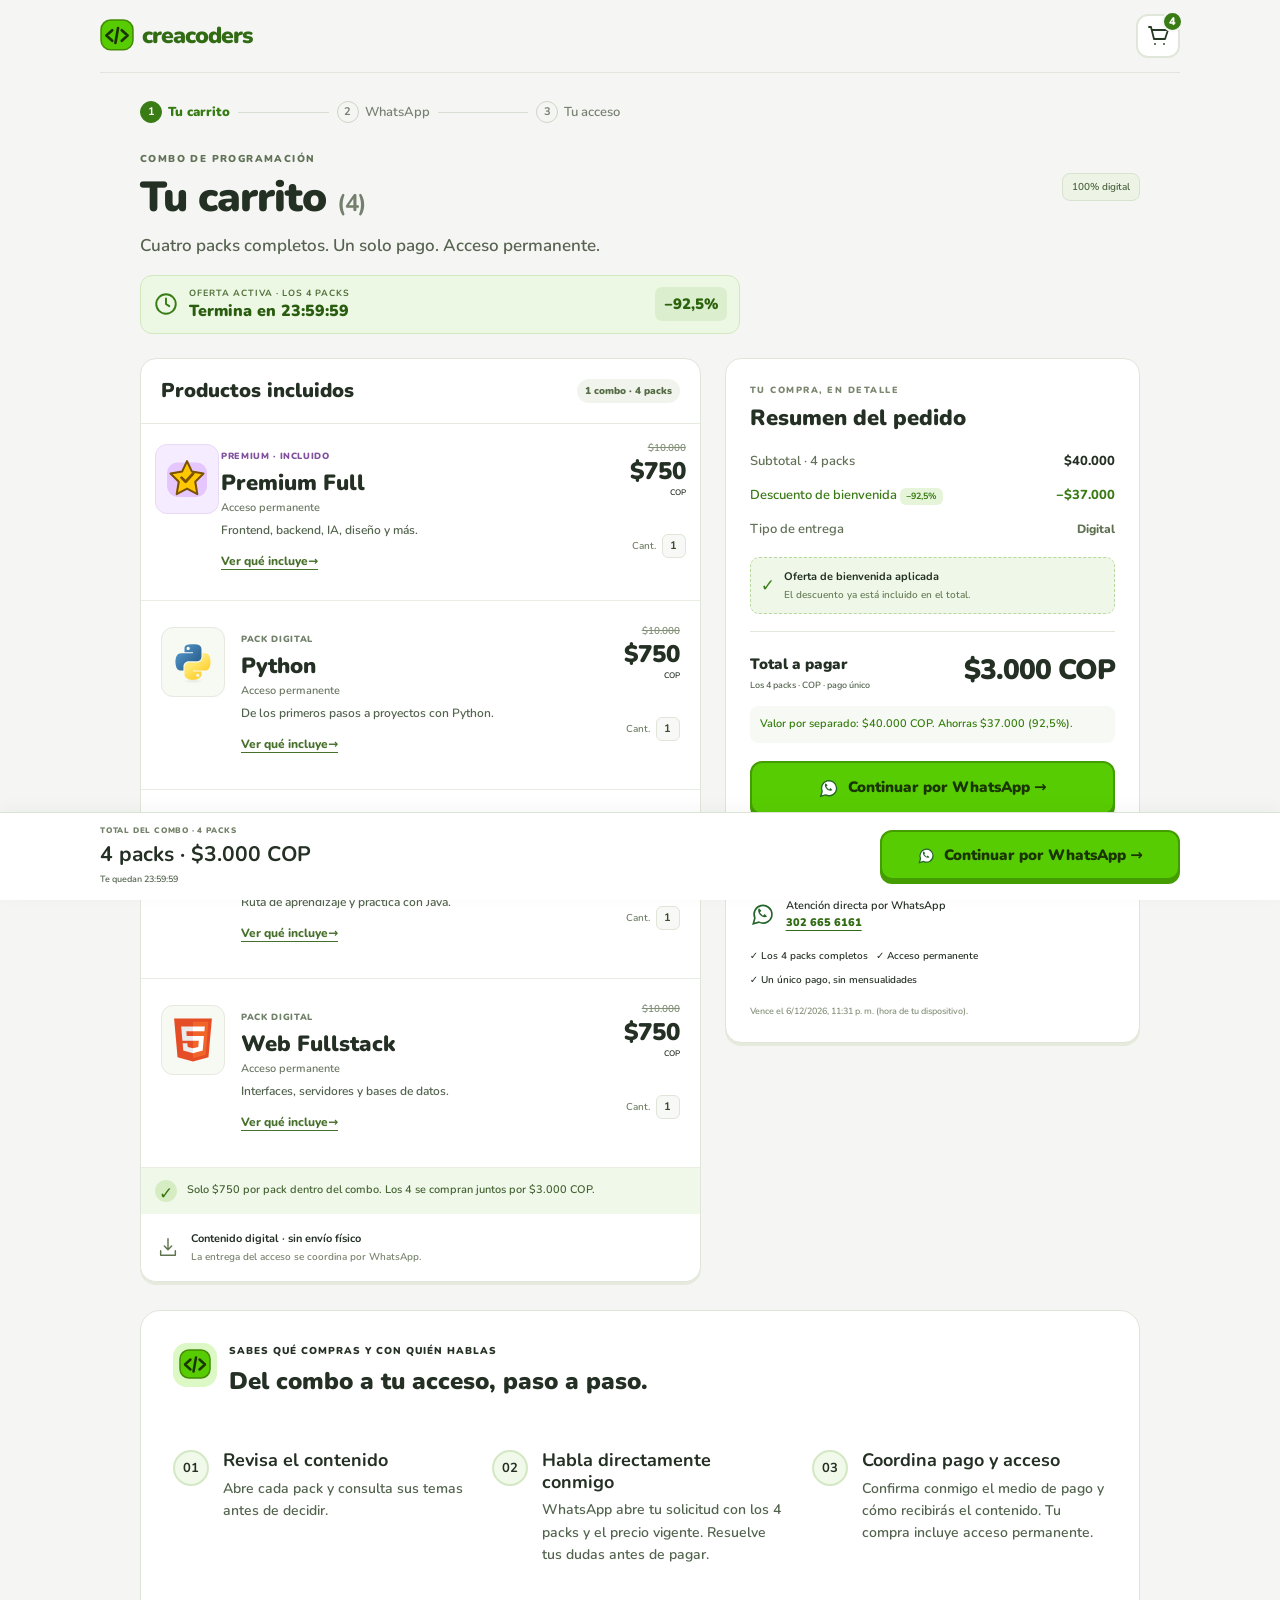
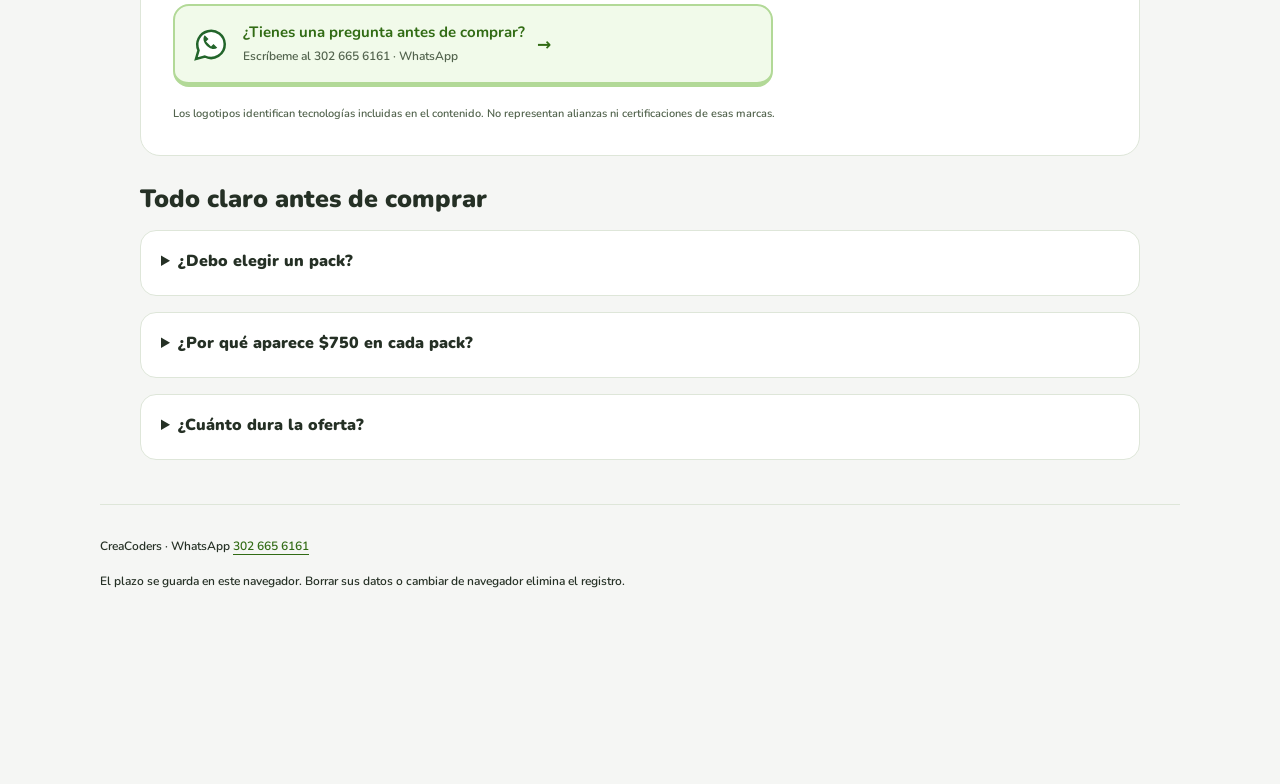
==== commit 16149063: "feat: offer four permanent-access packs for COP 3000" ====
--- a/index.html
+++ b/index.html
@@ -9,7 +9,7 @@
 <meta name="theme-color" content="#58cc02">
 <link rel="stylesheet" href="css/index.css">
 <link rel="stylesheet" href="css/cart.css?v=1">
-<script defer src="js/offer.js?v=2-5000-cart3">
+<script defer src="js/offer.js?v=3000-cart4">
 </script>
 </head>
 <body class="cart-page">
@@ -20,7 +20,7 @@
 </header>
 <main id="contenido" class="wrap checkout">
 <nav class="checkout-progress" aria-label="Proceso de compra"><span aria-current="step"><b>1</b> Tu carrito</span><i aria-hidden="true"></i><span><b>2</b> WhatsApp</span><i aria-hidden="true"></i><span><b>3</b> Tu acceso</span></nav>
-<section class="cart-heading"><div class="cart-title-row"><div><p class="eyebrow">COMBO DE PROGRAMACIÓN</p><h1>Tu carrito <span>(4)</span></h1></div><span class="digital-pill">100% digital</span></div><p class="cart-subtitle">Cuatro packs completos. Un solo pago. Acceso permanente.</p><div class="cart-banner"><svg viewBox="0 0 24 24" aria-hidden="true"><circle cx="12" cy="12" r="9"/><path d="M12 7v5l3 2"/></svg><div><strong data-offer-title>COMPROBANDO TU OFERTA</strong><span data-timer role="timer" aria-label="Tiempo restante de la oferta">Un momento…</span></div><span class="sale-tag" data-discount-row hidden>−87,5%</span></div></section>
+<section class="cart-heading"><div class="cart-title-row"><div><p class="eyebrow">COMBO DE PROGRAMACIÓN</p><h1>Tu carrito <span>(4)</span></h1></div><span class="digital-pill">100% digital</span></div><p class="cart-subtitle">Cuatro packs completos. Un solo pago. Acceso permanente.</p><div class="cart-banner"><svg viewBox="0 0 24 24" aria-hidden="true"><circle cx="12" cy="12" r="9"/><path d="M12 7v5l3 2"/></svg><div><strong data-offer-title>COMPROBANDO TU OFERTA</strong><span data-timer role="timer" aria-label="Tiempo restante de la oferta">Un momento…</span></div><span class="sale-tag" data-discount-row hidden>−92,5%</span></div></section>
 <div class="checkout-grid">
 <section class="cart-panel" id="packs" aria-labelledby="cart-title">
 <div class="panel-heading">
@@ -101,9 +101,9 @@
 <strong>$40.000</strong>
 </div>
 <div class="summary-line discount-line" data-discount-row hidden>
-<span>Descuento de bienvenida <b>−87,5%</b>
+<span>Descuento de bienvenida <b>−92,5%</b>
 </span>
-<strong>−$35.000</strong>
+<strong>−$37.000</strong>
 </div>
 <div class="summary-line"><span>Tipo de entrega</span><strong class="delivery-value">Digital</strong></div><div class="applied-offer" data-discount-row hidden><span aria-hidden="true">✓</span><div><strong>Oferta de bienvenida aplicada</strong><small>El descuento ya está incluido en el total.</small></div></div>
 <div class="total-line">
@@ -133,8 +133,8 @@
 <p>No. El combo incluye los cuatro: Premium Full, Python, Java y Web Fullstack. Los enlaces de cada pack solo te permiten consultar su contenido.</p>
 </details>
 <details>
-<summary>¿Por qué aparece $1.250 en cada pack?</summary>
-<p>Durante la oferta, repartimos el total de $5.000 entre los cuatro packs: $1.250 por pack, un descuento del 87,5% respecto a su valor normal. La compra es del combo completo.</p>
+<summary>¿Por qué aparece $750 en cada pack?</summary>
+<p>Durante la oferta, repartimos el total de $3.000 entre los cuatro packs: $750 por pack, un descuento del 92,5% respecto a su valor normal. La compra es del combo completo.</p>
 </details>
 <details>
 <summary>¿Cuánto dura la oferta?</summary>
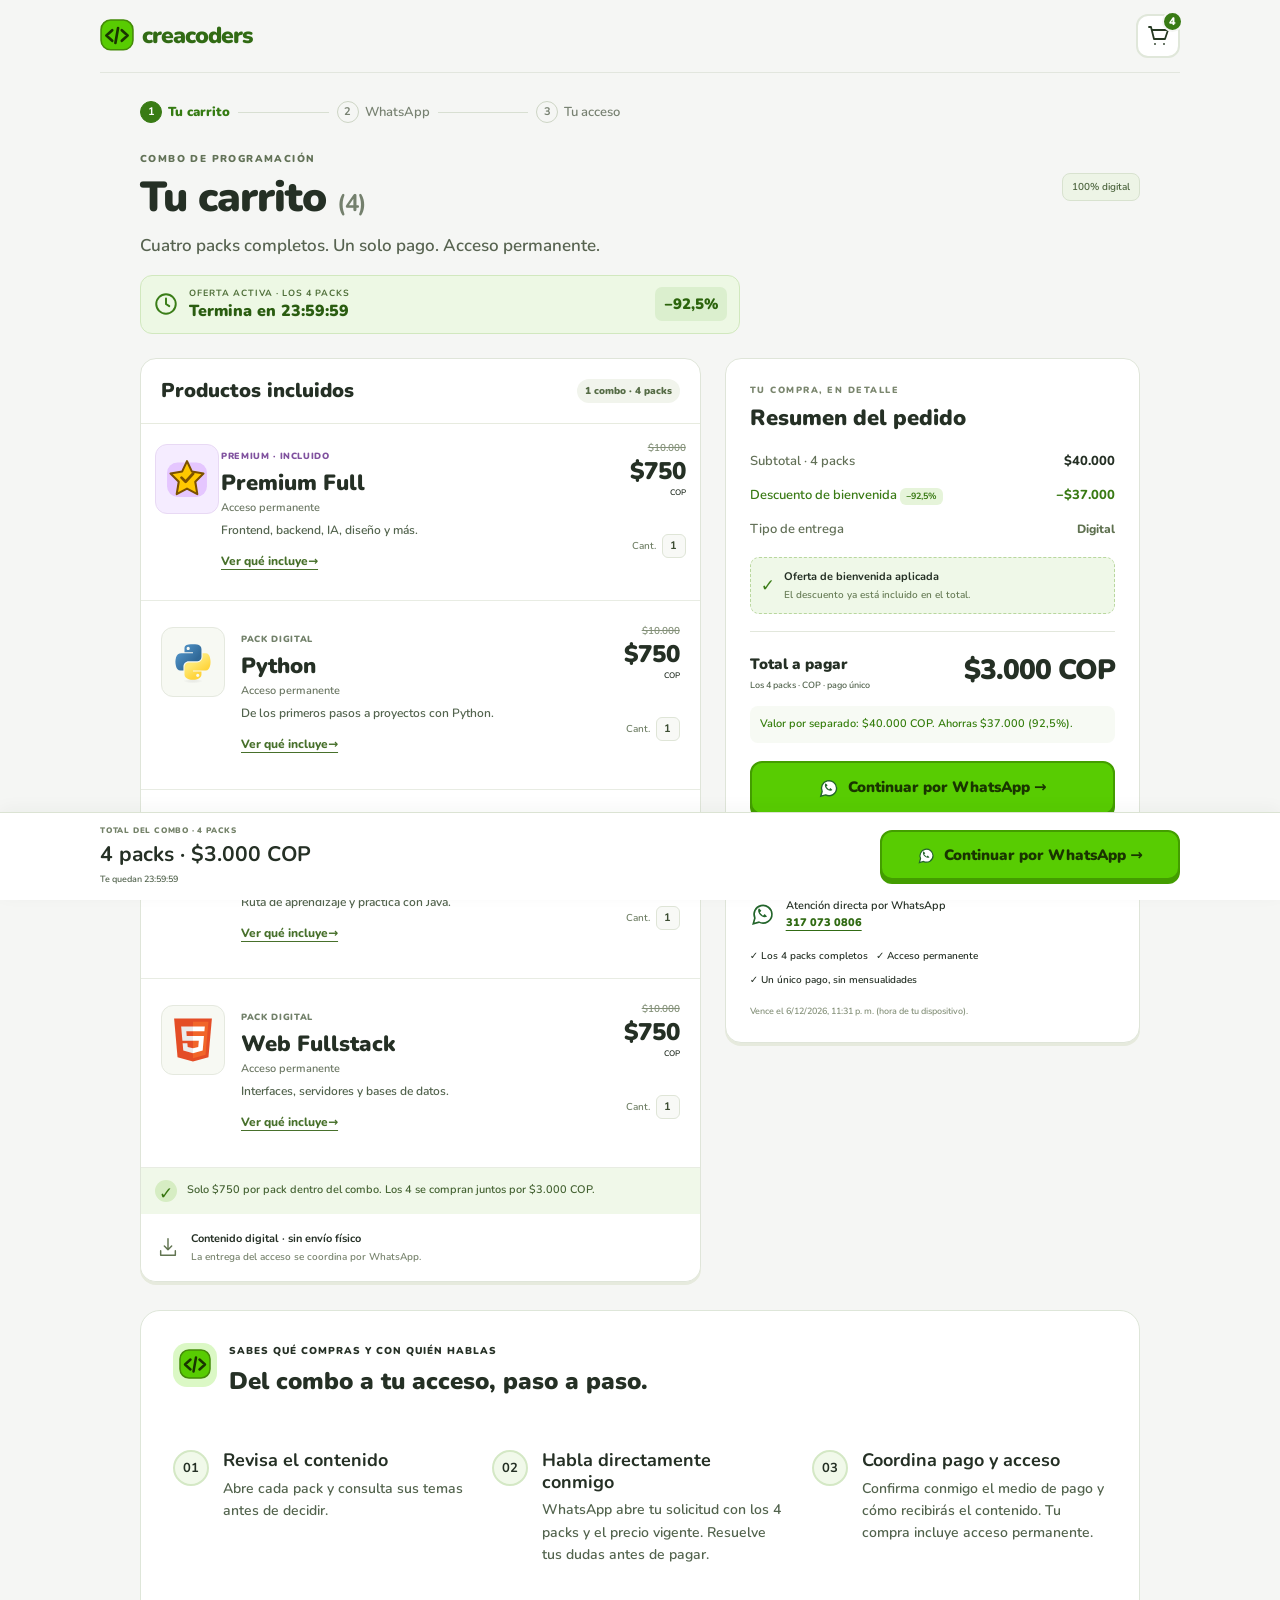
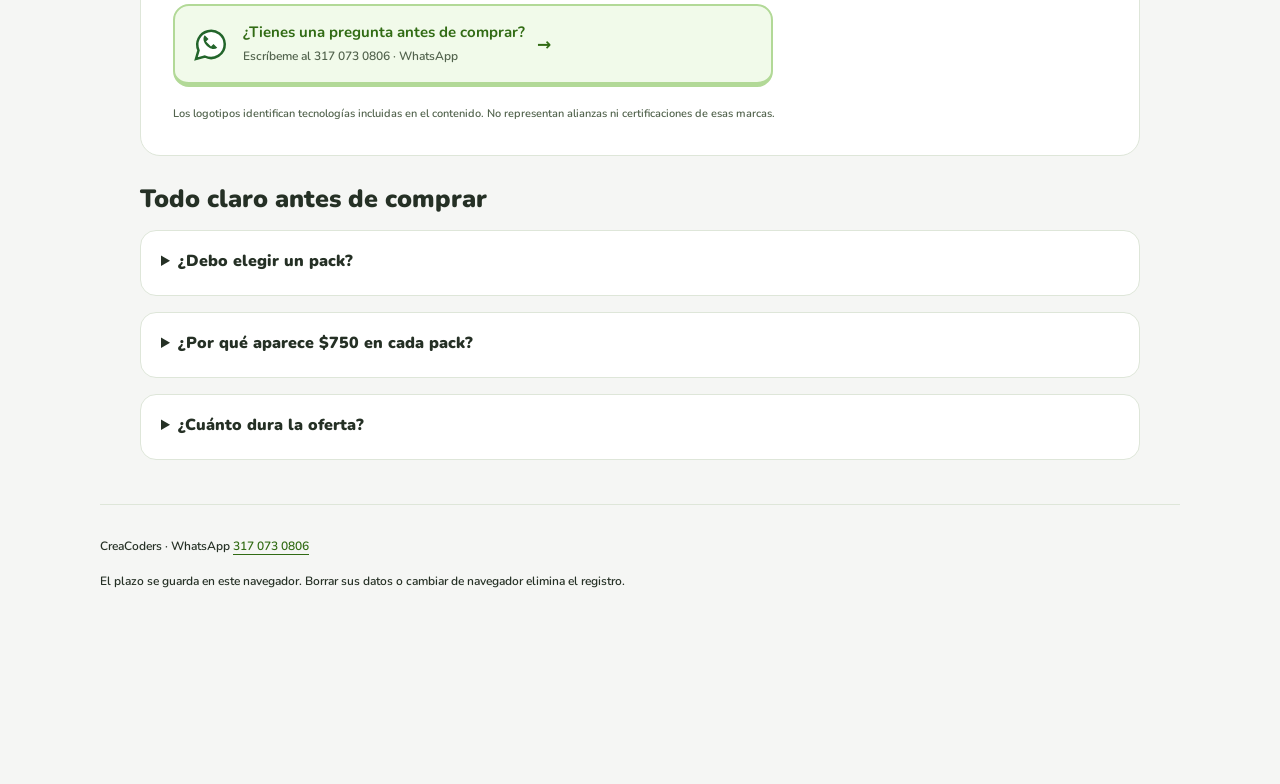
==== commit e302c323: "fix: update WhatsApp contact to 3170730806" ====
--- a/index.html
+++ b/index.html
@@ -9,7 +9,7 @@
 <meta name="theme-color" content="#58cc02">
 <link rel="stylesheet" href="css/index.css">
 <link rel="stylesheet" href="css/cart.css?v=1">
-<script defer src="js/offer.js?v=3000-cart4">
+<script defer src="js/offer.js?v=3000-cart5">
 </script>
 </head>
 <body class="cart-page">
@@ -114,9 +114,9 @@
 <strong data-price>$40.000 COP</strong>
 </div>
 <p class="saving-note" data-saving>Acceso permanente a los cuatro packs.</p>
-<a class="button" data-buy href="https://wa.me/573026656161">Comprar combo por WhatsApp →</a>
+<a class="button" data-buy href="https://wa.me/573170730806">Comprar combo por WhatsApp →</a>
 <p class="checkout-help">Se abrirá WhatsApp con tu pedido y el total. Confirma conmigo el pago y la entrega del acceso.</p>
-<div class="seller-note"><img src="images/whatsapp.svg" alt="" width="28" height="28"><span>Atención directa por WhatsApp<br><a href="https://wa.me/573026656161">302 665 6161</a></span></div><ul class="benefits">
+<div class="seller-note"><img src="images/whatsapp.svg" alt="" width="28" height="28"><span>Atención directa por WhatsApp<br><a href="https://wa.me/573170730806">317 073 0806</a></span></div><ul class="benefits">
 <li>✓ Los 4 packs completos</li>
 <li>✓ Acceso permanente</li>
 <li>✓ Un único pago, sin mensualidades</li>
@@ -125,7 +125,7 @@
 </p>
 </section>
 </div>
-<section class="purchase-guide" aria-labelledby="guide-title"><div class="guide-intro"><span class="guide-icon" aria-hidden="true"><img src="images/brand-mark.svg" width="32" height="32" alt=""></span><div><p class="eyebrow">SABES QUÉ COMPRAS Y CON QUIÉN HABLAS</p><h2 id="guide-title">Del combo a tu acceso, paso a paso.</h2></div></div><ol class="delivery-steps"><li><b>01</b><div><h3>Revisa el contenido</h3><p>Abre cada pack y consulta sus temas antes de decidir.</p></div></li><li><b>02</b><div><h3>Habla directamente conmigo</h3><p>WhatsApp abre tu solicitud con los 4 packs y el precio vigente. Resuelve tus dudas antes de pagar.</p></div></li><li><b>03</b><div><h3>Coordina pago y acceso</h3><p>Confirma conmigo el medio de pago y cómo recibirás el contenido. Tu compra incluye acceso permanente.</p></div></li></ol><a class="contact-card" href="https://wa.me/573026656161?text=Hola%2C%20tengo%20una%20pregunta%20sobre%20el%20combo%20de%20los%204%20packs."><img src="images/whatsapp.svg" width="40" height="40" alt=""><span><strong>¿Tienes una pregunta antes de comprar?</strong><small>Escríbeme al 302 665 6161 · WhatsApp</small></span><span aria-hidden="true">→</span></a><p class="brand-disclaimer">Los logotipos identifican tecnologías incluidas en el contenido. No representan alianzas ni certificaciones de esas marcas.</p></section>
+<section class="purchase-guide" aria-labelledby="guide-title"><div class="guide-intro"><span class="guide-icon" aria-hidden="true"><img src="images/brand-mark.svg" width="32" height="32" alt=""></span><div><p class="eyebrow">SABES QUÉ COMPRAS Y CON QUIÉN HABLAS</p><h2 id="guide-title">Del combo a tu acceso, paso a paso.</h2></div></div><ol class="delivery-steps"><li><b>01</b><div><h3>Revisa el contenido</h3><p>Abre cada pack y consulta sus temas antes de decidir.</p></div></li><li><b>02</b><div><h3>Habla directamente conmigo</h3><p>WhatsApp abre tu solicitud con los 4 packs y el precio vigente. Resuelve tus dudas antes de pagar.</p></div></li><li><b>03</b><div><h3>Coordina pago y acceso</h3><p>Confirma conmigo el medio de pago y cómo recibirás el contenido. Tu compra incluye acceso permanente.</p></div></li></ol><a class="contact-card" href="https://wa.me/573170730806?text=Hola%2C%20tengo%20una%20pregunta%20sobre%20el%20combo%20de%20los%204%20packs."><img src="images/whatsapp.svg" width="40" height="40" alt=""><span><strong>¿Tienes una pregunta antes de comprar?</strong><small>Escríbeme al 317 073 0806 · WhatsApp</small></span><span aria-hidden="true">→</span></a><p class="brand-disclaimer">Los logotipos identifican tecnologías incluidas en el contenido. No representan alianzas ni certificaciones de esas marcas.</p></section>
 <section class="cart-questions">
 <h2>Todo claro antes de comprar</h2>
 <details>
@@ -143,7 +143,7 @@
 </section>
 </main>
 <footer class="wrap">
-<p>CreaCoders · WhatsApp <a href="https://wa.me/573026656161">302 665 6161</a>
+<p>CreaCoders · WhatsApp <a href="https://wa.me/573170730806">317 073 0806</a>
 </p>
 <p>El plazo se guarda en este navegador. Borrar sus datos o cambiar de navegador elimina el registro.</p>
 </footer>
@@ -152,7 +152,7 @@
 <strong data-sticky-price>4 packs · $40.000 COP</strong>
 <small data-sticky-note>Acceso permanente</small>
 </div>
-<a class="button" data-buy href="https://wa.me/573026656161">Comprar combo por WhatsApp →</a>
+<a class="button" data-buy href="https://wa.me/573170730806">Comprar combo por WhatsApp →</a>
 </aside>
 <noscript>
 <p class="wrap">Activa JavaScript para comprobar tu descuento de bienvenida o consulta el combo por WhatsApp.</p>
